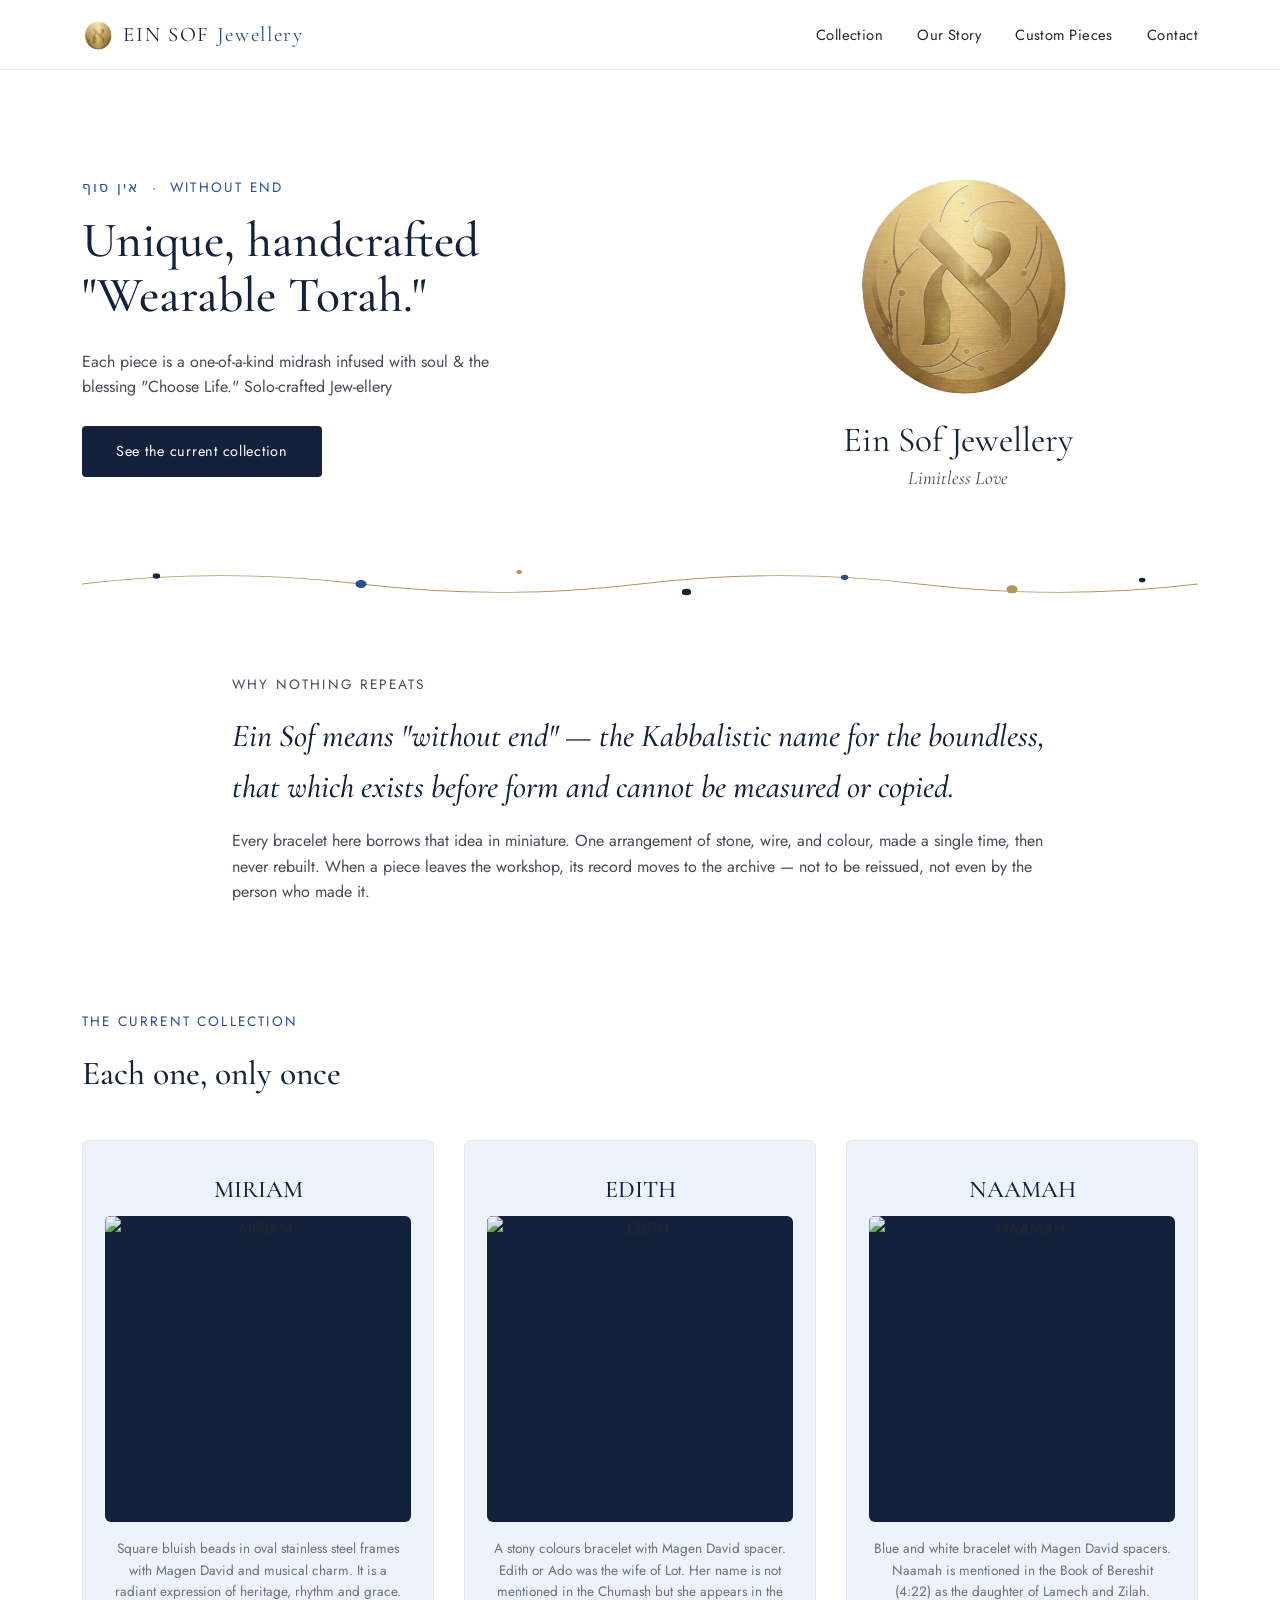
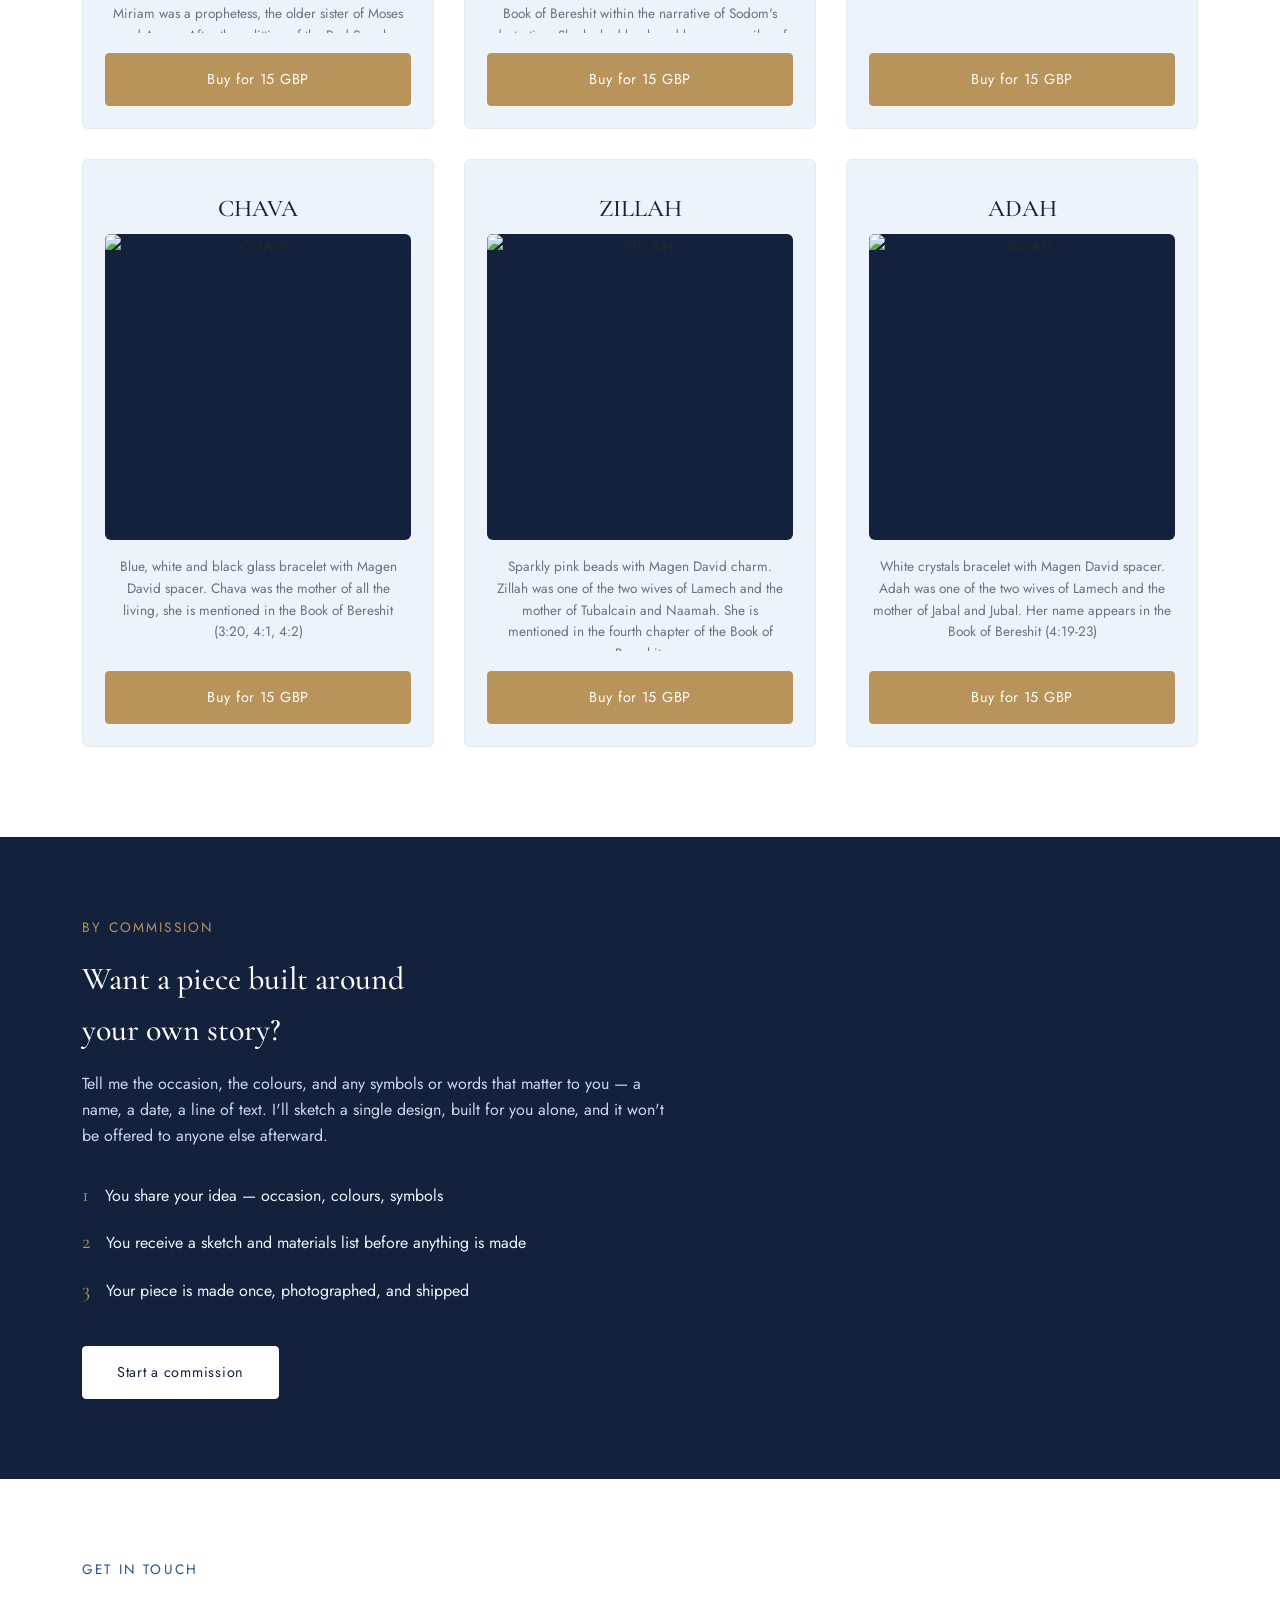
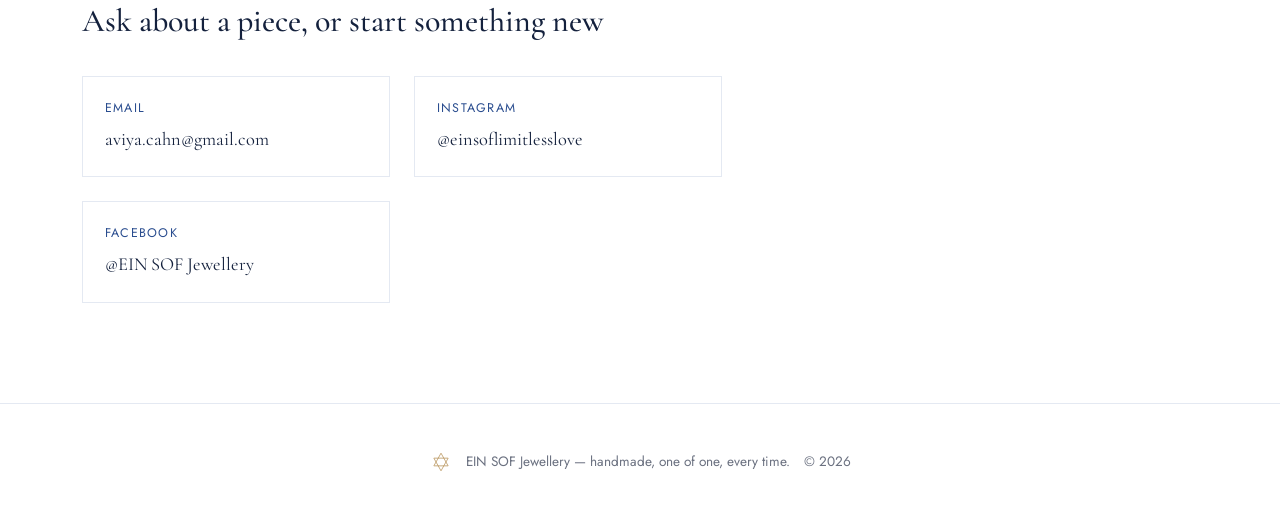
==== index.html @ acbf447f "updating" ====
<!DOCTYPE html>
<html lang="en">
<head>
<meta charset="UTF-8">
<meta name="viewport" content="width=device-width, initial-scale=1.0">
<title>EIN SOF Jewellery — One of one, always</title>
<meta name="description" content="EIN SOF Jewellery makes one-of-a-kind, Jewish-themed bracelets. Every design is made once and never repeated.">
<link rel="preconnect" href="https://fonts.googleapis.com">
<link rel="preconnect" href="https://fonts.gstatic.com" crossorigin>
<link href="https://fonts.googleapis.com/css2?family=Cormorant+Garamond:ital,wght@0,400;0,500;0,600;1,500&family=Jost:wght@300;400;500;600&display=swap" rel="stylesheet">
<link rel="stylesheet" href="style.css">
</head>
<body>

<header class="site-header">
  <nav class="nav container">
    <a href="#top" class="logo">
      <img src="logo.png" alt="EIN SOF Jewellery" height="32">
      <span class="logo-text">EIN SOF <em>Jewellery</em></span>
    </a>
    <button class="nav-toggle" id="navToggle" aria-label="Toggle menu" aria-expanded="false">
      <span></span><span></span><span></span>
    </button>
    <ul class="nav-links" id="navLinks">
      <li><a href="#collection">Collection</a></li>
      <li><a href="#story">Our Story</a></li>
      <li><a href="#custom">Custom Pieces</a></li>
      <li><a href="#contact">Contact</a></li>
    </ul>
  </nav>
</header>

<main id="top">

  <section class="hero container">
    <div class="hero-text">
      <p class="eyebrow">אין סוף &nbsp;·&nbsp; without end</p>
      <h1>Unique, handcrafted<br>"Wearable Torah."</h1>
      <p class="hero-sub">Each piece is a one-of-a-kind midrash infused with soul & the blessing "Choose Life." Solo-crafted Jew-ellery</p>
      <a href="#collection" class="btn">See the current collection</a>
    </div>
    <div class="hero-art" aria-hidden="true">
      <img src="logo.png" alt="EIN SOF Hero Art" style="width: 100%; max-width: 240px; height: auto; display: block; margin: 0 auto;">
      <div style="text-align: center; margin-top: 16px; color: #14213D;">
        <span style="display: block; font-family: 'Cormorant Garamond', serif; font-size: 2.2rem; line-height: 1.1;">Ein Sof Jewellery</span>
        <span style="display: block; font-family: 'Cormorant Garamond', serif; font-size: 1.2rem; font-style: italic; margin-top: 4px; color: #454b57;">Limitless Love</span>
      </div>
    </div>
  </section>

  <div class="thread-divider" aria-hidden="true">
    <svg viewBox="0 0 1200 60" preserveAspectRatio="none">
      <path d="M0,30 Q150,5 300,30 T600,30 T900,30 T1200,30" fill="none" stroke="#B8935A" stroke-width="1.2"/>
      <circle cx="80" cy="18" r="4" fill="#14213D"/>
      <circle cx="300" cy="30" r="6" fill="#2A4D8F"/>
      <circle cx="470" cy="12" r="3" fill="#B8935A"/>
      <circle cx="650" cy="42" r="5" fill="#14213D"/>
      <circle cx="820" cy="20" r="4" fill="#2A4D8F"/>
      <circle cx="1000" cy="38" r="6" fill="#B8935A"/>
      <circle cx="1140" cy="24" r="3.5" fill="#14213D"/>
    </svg>
  </div>

  <section id="story" class="story container">
    <p class="section-eyebrow">Why nothing repeats</p>
    <h2>Ein Sof means "without end" — the Kabbalistic name for the boundless, that which exists before form and cannot be measured or copied.</h2>
    <p>Every bracelet here borrows that idea in miniature. One arrangement of stone, wire, and colour, made a single time, then never rebuilt. When a piece leaves the workshop, its record moves to the archive — not to be reissued, not even by the person who made it.</p>
  </section>

  <section id="collection" class="collection container">
    <p class="section-eyebrow">The current collection</p>
    <h2>Each one, only once</h2>

    <div id="stripe-products" class="grid"></div>
  </section>

  <section id="custom" class="custom">
    <div class="container custom-inner">
      <p class="section-eyebrow">By commission</p>
      <h2>Want a piece built around your own story?</h2>
      <p>Tell me the occasion, the colours, and any symbols or words that matter to you — a name, a date, a line of text. I'll sketch a single design, built for you alone, and it won't be offered to anyone else afterward.</p>
      <ol class="process">
        <li><span>1</span>You share your idea — occasion, colours, symbols</li>
        <li><span>2</span>You receive a sketch and materials list before anything is made</li>
        <li><span>3</span>Your piece is made once, photographed, and shipped</li>
      </ol>
      <a href="#contact" class="btn btn-light">Start a commission</a>
    </div>
  </section>

  <section id="contact" class="contact container">
    <p class="section-eyebrow">Get in touch</p>
    <h2>Ask about a piece, or start something new</h2>
    <div class="contact-grid">
      <a class="contact-card" href="mailto:aviya.cahn@gmail.com">
        <span class="contact-label">Email</span>
        <span class="contact-value">aviya.cahn@gmail.com</span>
      </a>
      <a class="contact-card" href="https://instagram.com/einsoflimitlesslove" target="_blank" rel="noopener">
        <span class="contact-label">Instagram</span>
        <span class="contact-value">@einsoflimitlesslove</span>
      </a>
      <a class="contact-card" href="https://www.facebook.com/profile.php?id=61587388790417" target="_blank" rel="noopener">
        <span class="contact-label">Facebook</span>
        <span class="contact-value">@EIN SOF Jewellery</span>
      </a>
    </div>
  </section>

</main>

<footer class="site-footer">
  <div class="container footer-inner">
    <svg class="logo-mark small" viewBox="0 0 40 40" aria-hidden="true">
      <polygon points="20,4 33,27 7,27" fill="none" stroke="currentColor" stroke-width="1.4"/>
      <polygon points="20,36 7,13 33,13" fill="none" stroke="currentColor" stroke-width="1.4"/>
    </svg>
    <p>EIN SOF Jewellery — handmade, one of one, every time.</p>
    <p class="footer-year" id="footerYear"></p>
  </div>
</footer>

<script src="script.js"></script>
</body>
</html>
---- style.css ----
:root {
  --ink: #14213D;
  --royal: #2A4D8F;
  --ice: #EDF3FB;
  --white: #FFFFFF;
  --gold: #B8935A;
  --charcoal: #23262B;
  --font-display: 'Cormorant Garamond', serif;
  --font-body: 'Jost', sans-serif;
  --container: 1180px;
}

* { box-sizing: border-box; }

html { scroll-behavior: smooth; }

body {
  margin: 0;
  font-family: var(--font-body);
  color: var(--charcoal);
  background: var(--white);
  line-height: 1.6;
}

h1, h2, h3 { font-family: var(--font-display); color: var(--ink); margin: 0 0 0.5em; font-weight: 500; }

a { color: inherit; }

.container { max-width: var(--container); margin: 0 auto; padding: 0 32px; }

:focus-visible { outline: 2px solid var(--gold); outline-offset: 3px; }

/* Header */

.site-header { position: sticky; top: 0; background: rgba(255,255,255,0.92); backdrop-filter: blur(6px); z-index: 50; border-bottom: 1px solid #e4e9f2; }

.nav { display: flex; align-items: center; justify-content: space-between; padding: 18px 32px; }

.logo { display: flex; align-items: center; gap: 10px; text-decoration: none; color: var(--ink); }

.logo-image { height: 32px; max-width: 100%; width: auto; display: block; }
.logo-mark { width: 26px; height: 26px; color: var(--gold); }
.logo-mark.small { width: 22px; height: 22px; color: var(--gold); }

.logo-text { font-family: var(--font-display); font-size: 1.3rem; letter-spacing: 0.08em; }
.logo-text em { font-style: normal; color: var(--royal); }

.nav-links { list-style: none; display: flex; gap: 34px; margin: 0; padding: 0; }
.nav-links a { text-decoration: none; font-size: 0.92rem; letter-spacing: 0.03em; color: var(--charcoal); }
.nav-links a:hover { color: var(--royal); }

.nav-toggle { display: none; flex-direction: column; gap: 5px; background: none; border: none; cursor: pointer; padding: 6px; }
.nav-toggle span { width: 22px; height: 2px; background: var(--ink); display: block; }

/* Hero */

.hero { display: grid; grid-template-columns: 1.1fr 0.9fr; gap: 48px; align-items: center; padding: 90px 32px 70px; }

.eyebrow, .section-eyebrow { font-size: 0.85rem; letter-spacing: 0.16em; text-transform: uppercase; color: var(--royal); margin: 0 0 14px; }

.hero h1 { font-size: 3.1rem; line-height: 1.12; }

.hero-sub { max-width: 46ch; color: #454b57; }

.btn { display: inline-block; margin-top: 10px; padding: 14px 34px; background: var(--ink); color: var(--white); text-decoration: none; border-radius: 4px; font-size: 0.9rem; letter-spacing: 0.05em; transition: background 0.2s ease; text-align: center; }
.btn:hover { background: var(--royal); }
.btn-light { background: var(--white); color: var(--ink); border: 1px solid var(--white); }
.btn-light:hover { background: transparent; color: var(--white); }
.btn-gold { background: var(--gold); color: var(--white); border: 1px solid var(--gold); }
.btn-gold:hover { background: #967645; border-color: #967645; }
.btn-buy { width: 100%; margin-top: 0; }

.hero-logo-img { width: 100%; max-width: 280px; height: auto; display: block; margin: 0 auto; }
.hero-logo-text { text-align: center; margin-top: 16px; color: var(--ink); }
.logo-title { display: block; font-family: var(--font-display); font-size: 2.4rem; line-height: 1.1; }
.logo-subtitle { display: block; font-family: var(--font-display); font-size: 1.3rem; font-style: italic; margin-top: 4px; color: #454b57; }

/* Thread divider */

.thread-divider { max-width: var(--container); margin: 0 auto; padding: 0 32px; }
.thread-divider svg { width: 100%; height: 40px; display: block; }

/* Story */

.story { padding: 70px 32px 40px; max-width: 880px; }
.story h2 { font-size: 2rem; font-weight: 500; font-style: italic; }
.story p { color: #454b57; }
.placeholder-note { font-size: 0.85rem; color: #8a90a0; border-left: 2px solid var(--gold); padding-left: 14px; }

/* Collection */

.collection { padding: 50px 32px 90px; }
.collection h2 { font-size: 2.1rem; }
.section-sub { color: #6b7180; margin-top: -8px; }

.grid { display: grid; grid-template-columns: repeat(3, 1fr); gap: 30px; margin-top: 40px; align-items: stretch; }

.card { border: 1px solid #e4e9f2; border-radius: 6px; padding: 22px; text-align: center; background: var(--ice); display: flex; flex-direction: column; justify-content: space-between; }
.card h3 { font-size: 1.5rem; margin-bottom: 0.25em; }
.card-live { padding-top: 30px; }

.card-section-image { aspect-ratio: 1 / 1; width: 100%; background: var(--ink); border-radius: 6px; margin-bottom: 16px; overflow: hidden; }
.card-section-image img { width: 100%; height: 100%; object-fit: cover; display: block; }

.card-section-desc { height: 95px; overflow-y: auto; margin-bottom: 20px; padding: 0 4px; text-align: center; }
.card-meta { font-size: 0.85rem; color: #6b7180; margin: 0; }

.card-section-buy { margin-top: auto; width: 100%; }

/* Custom section */

.custom { background: var(--ink); color: var(--ice); padding: 80px 0; }
.custom .section-eyebrow { color: var(--gold); }
.custom h2 { color: var(--white); font-size: 2rem; max-width: 24ch; }
.custom p { max-width: 60ch; color: #cdd6e8; }

.process { list-style: none; margin: 30px 0; padding: 0; display: grid; gap: 14px; }
.process li { display: flex; gap: 16px; align-items: baseline; }
.process span { font-family: var(--font-display); color: var(--gold); font-size: 1.3rem; }

/* Contact */

.contact { padding: 80px 32px 100px; }
.contact h2 { font-size: 2rem; }

.contact-grid { display: grid; grid-template-columns: 1fr 1fr; gap: 24px; margin-top: 30px; max-width: 640px; }
.contact-card { display: flex; flex-direction: column; gap: 6px; border: 1px solid #e4e9f2; padding: 22px; text-decoration: none; color: var(--ink); }
.contact-card:hover { border-color: var(--gold); }
.contact-label { font-size: 0.78rem; letter-spacing: 0.1em; text-transform: uppercase; color: var(--royal); }
.contact-value { font-family: var(--font-display); font-size: 1.15rem; }

/* Footer */

.site-footer { background: var(--white); border-top: 1px solid #e4e9f2; padding: 34px 0; }
.footer-inner { display: flex; align-items: center; gap: 14px; justify-content: center; flex-wrap: wrap; color: #6b7180; font-size: 0.85rem; }

/* Responsive */

@media (max-width: 860px) {
  .hero { grid-template-columns: 1fr; padding-top: 60px; }
  .hero h1 { font-size: 2.3rem; }
  .hero-art { order: -1; max-width: 260px; margin: 0 auto; }
  .grid { grid-template-columns: repeat(2, 1fr); }
  .contact-grid { grid-template-columns: 1fr; }
}

@media (max-width: 620px) {
  .nav-toggle { display: flex; }
  .nav-links { position: absolute; top: 100%; left: 0; right: 0; background: var(--white); flex-direction: column; gap: 0; border-bottom: 1px solid #e4e9f2; display: none; }
  .nav-links.open { display: flex; }
  .nav-links a { display: block; padding: 14px 32px; border-top: 1px solid #f0f3f9; }
  .grid { grid-template-columns: 1fr; }
}

@media (prefers-reduced-motion: reduce) {
  html { scroll-behavior: auto; }
  * { transition: none !important; animation: none !important; }
}
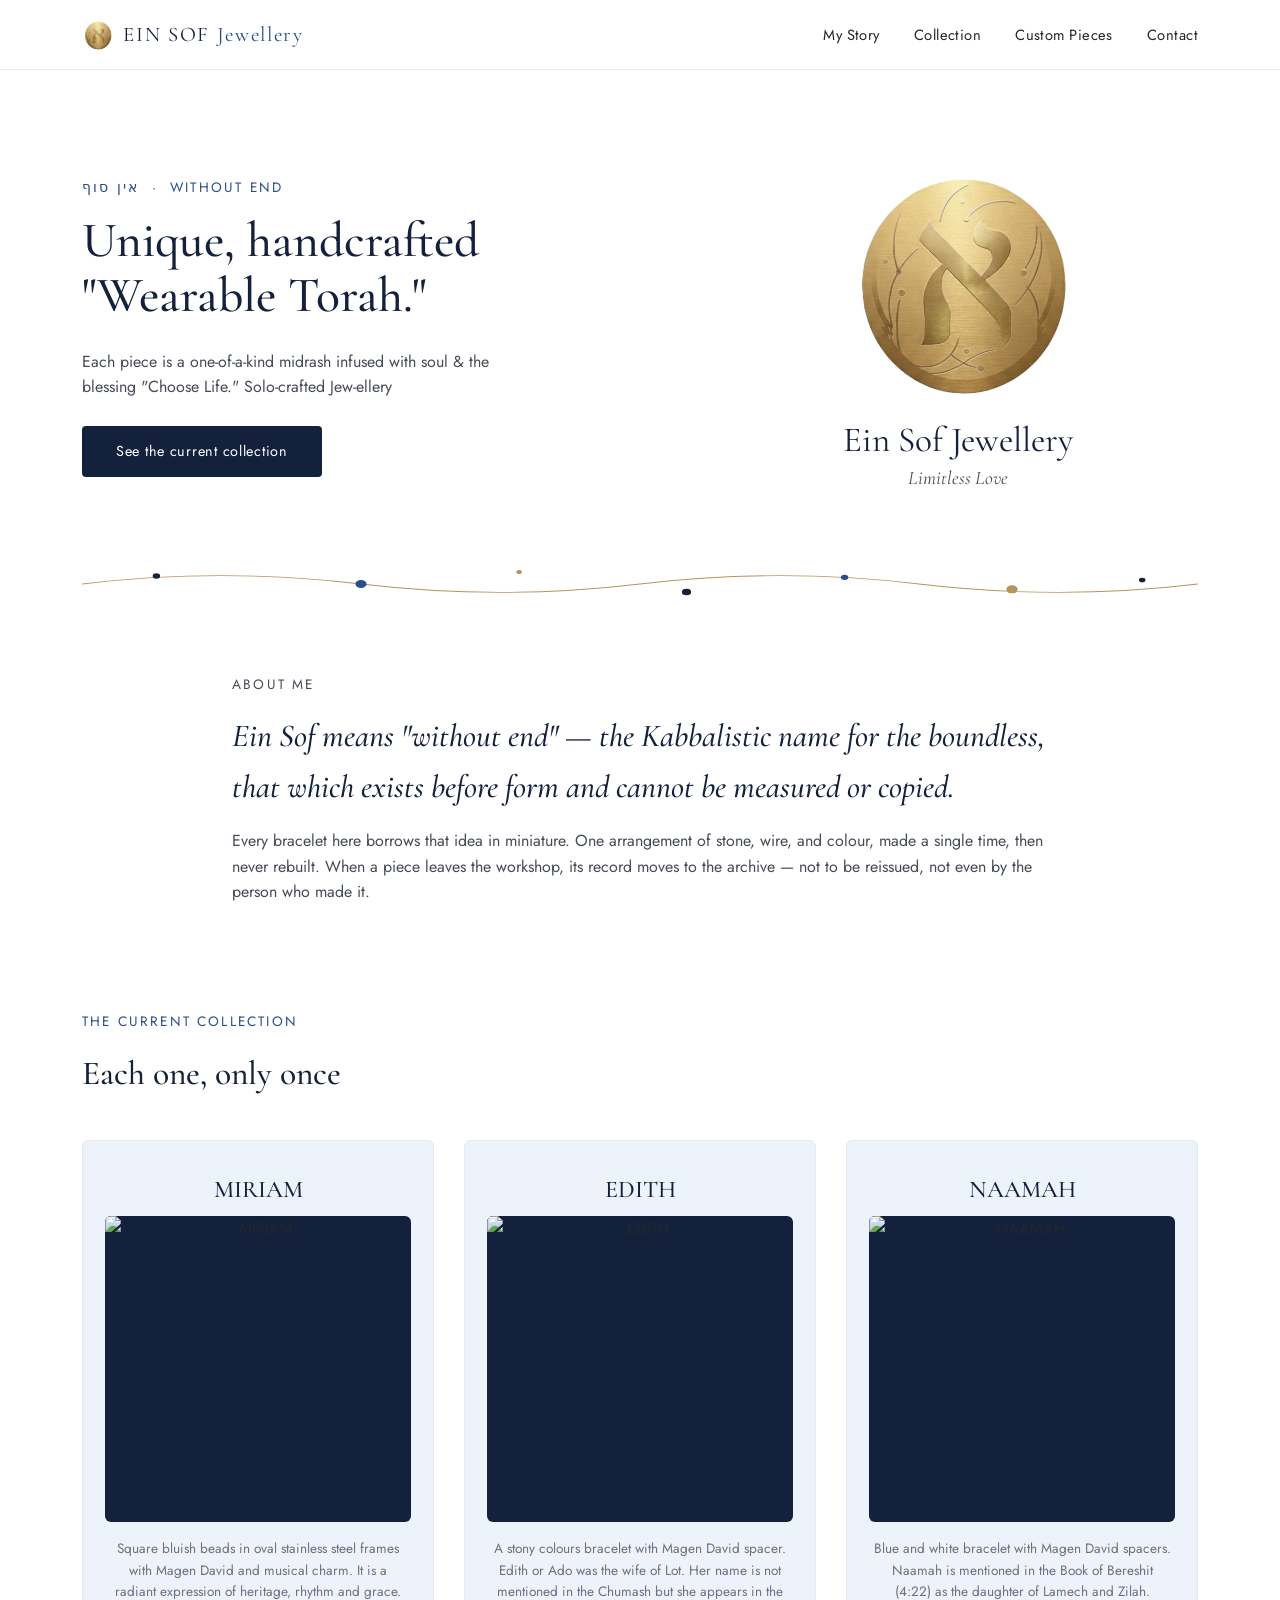
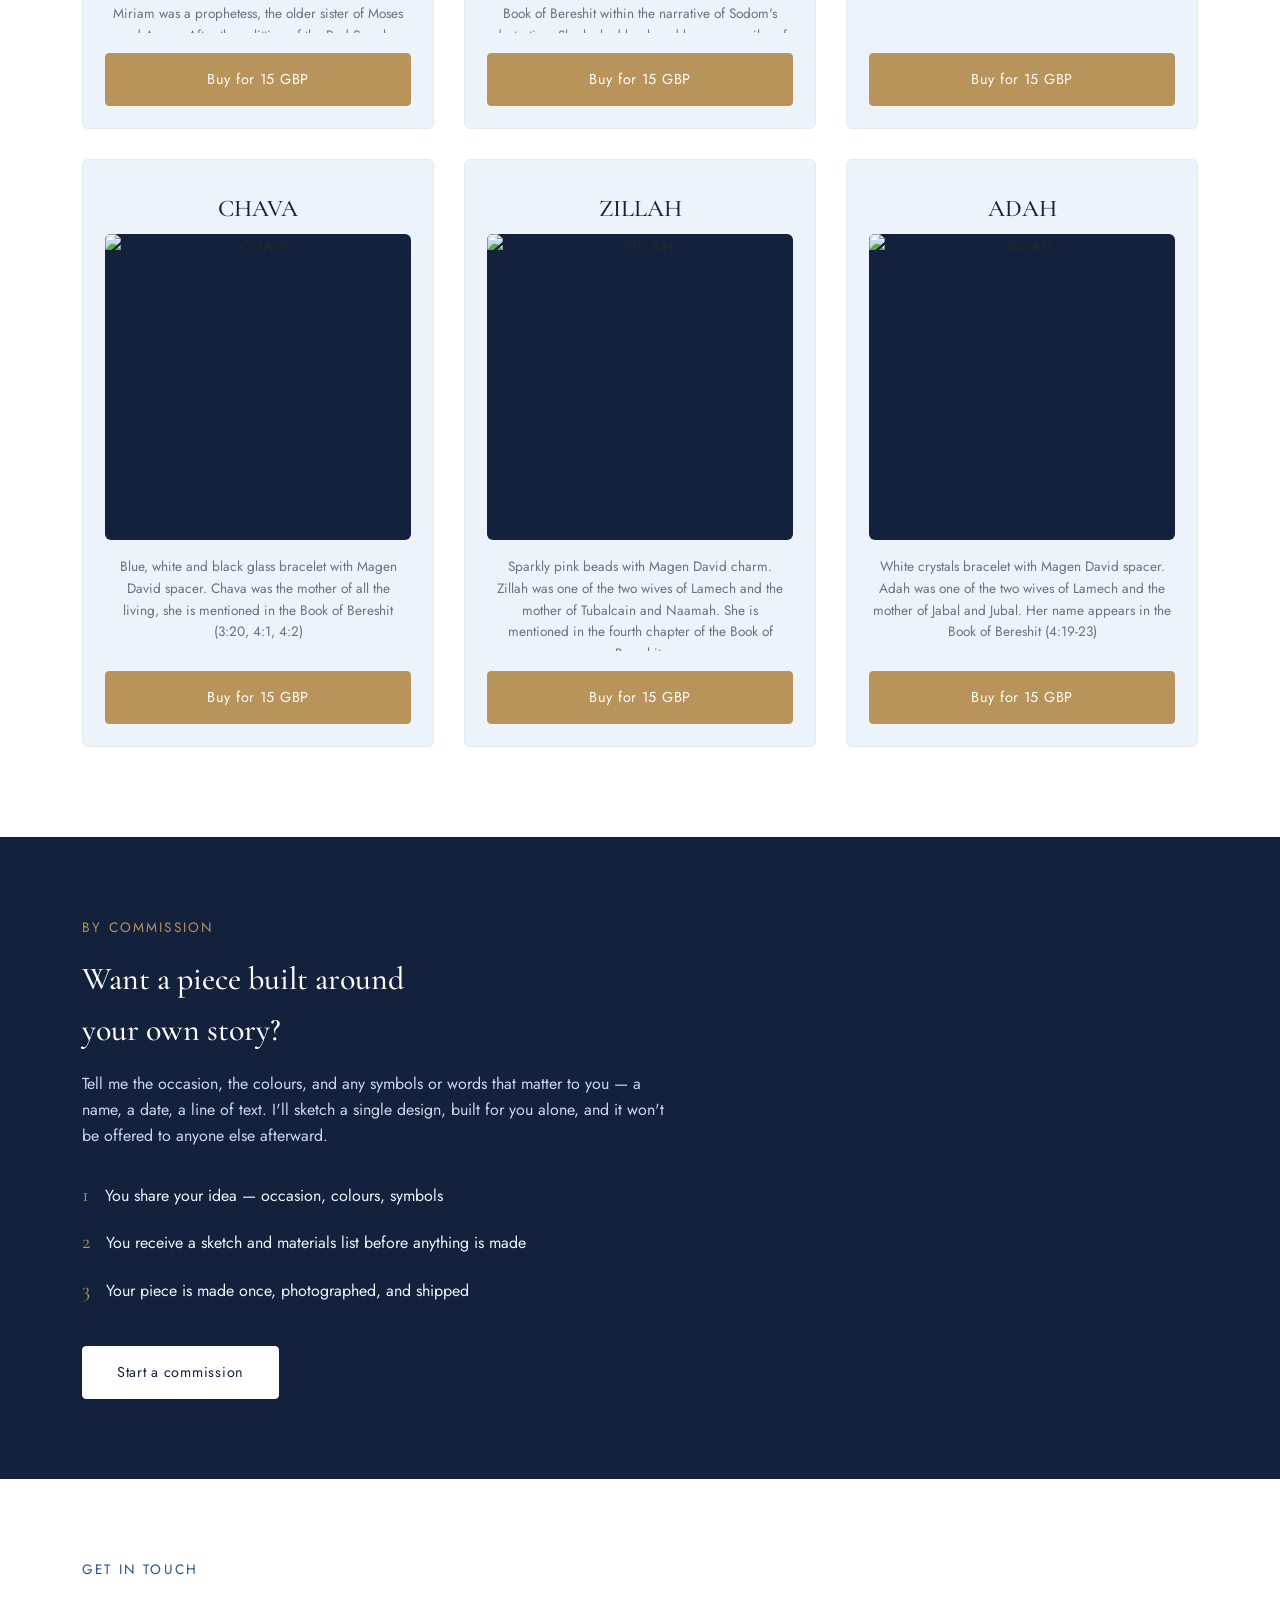
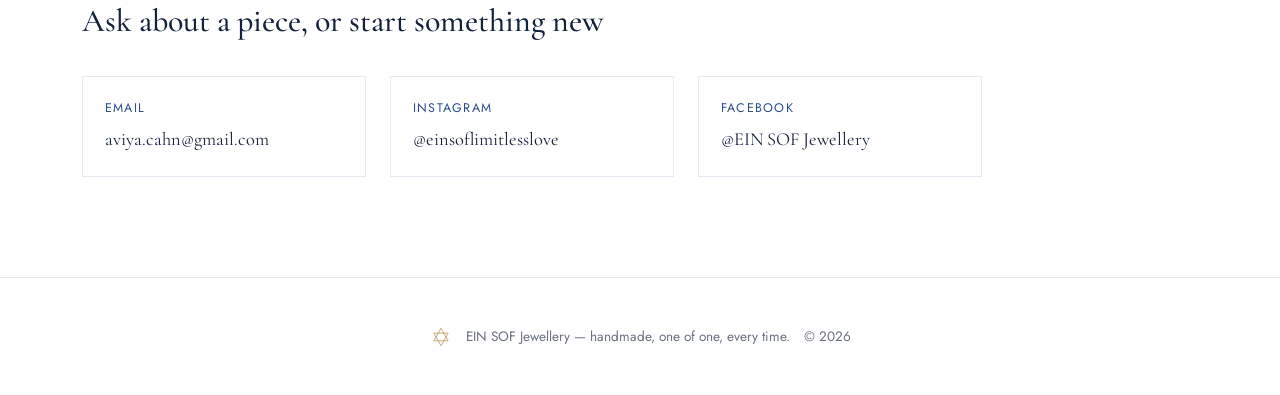
==== commit 18406365: "Updating My Story / about me" ====
--- a/index.html
+++ b/index.html
@@ -22,8 +22,8 @@
       <span></span><span></span><span></span>
     </button>
     <ul class="nav-links" id="navLinks">
+      <li><a href="#story">My Story</a></li>
       <li><a href="#collection">Collection</a></li>
-      <li><a href="#story">Our Story</a></li>
       <li><a href="#custom">Custom Pieces</a></li>
       <li><a href="#contact">Contact</a></li>
     </ul>
@@ -62,7 +62,7 @@
   </div>
 
   <section id="story" class="story container">
-    <p class="section-eyebrow">Why nothing repeats</p>
+    <p class="section-eyebrow">About Me</p>
     <h2>Ein Sof means "without end" — the Kabbalistic name for the boundless, that which exists before form and cannot be measured or copied.</h2>
     <p>Every bracelet here borrows that idea in miniature. One arrangement of stone, wire, and colour, made a single time, then never rebuilt. When a piece leaves the workshop, its record moves to the archive — not to be reissued, not even by the person who made it.</p>
   </section>
--- a/style.css
+++ b/style.css
@@ -123,7 +123,7 @@
 .contact { padding: 80px 32px 100px; }
 .contact h2 { font-size: 2rem; }
 
-.contact-grid { display: grid; grid-template-columns: 1fr 1fr; gap: 24px; margin-top: 30px; max-width: 640px; }
+.contact-grid { display: grid; grid-template-columns: repeat(3, 1fr); gap: 24px; margin-top: 30px; max-width: 900px; }
 .contact-card { display: flex; flex-direction: column; gap: 6px; border: 1px solid #e4e9f2; padding: 22px; text-decoration: none; color: var(--ink); }
 .contact-card:hover { border-color: var(--gold); }
 .contact-label { font-size: 0.78rem; letter-spacing: 0.1em; text-transform: uppercase; color: var(--royal); }
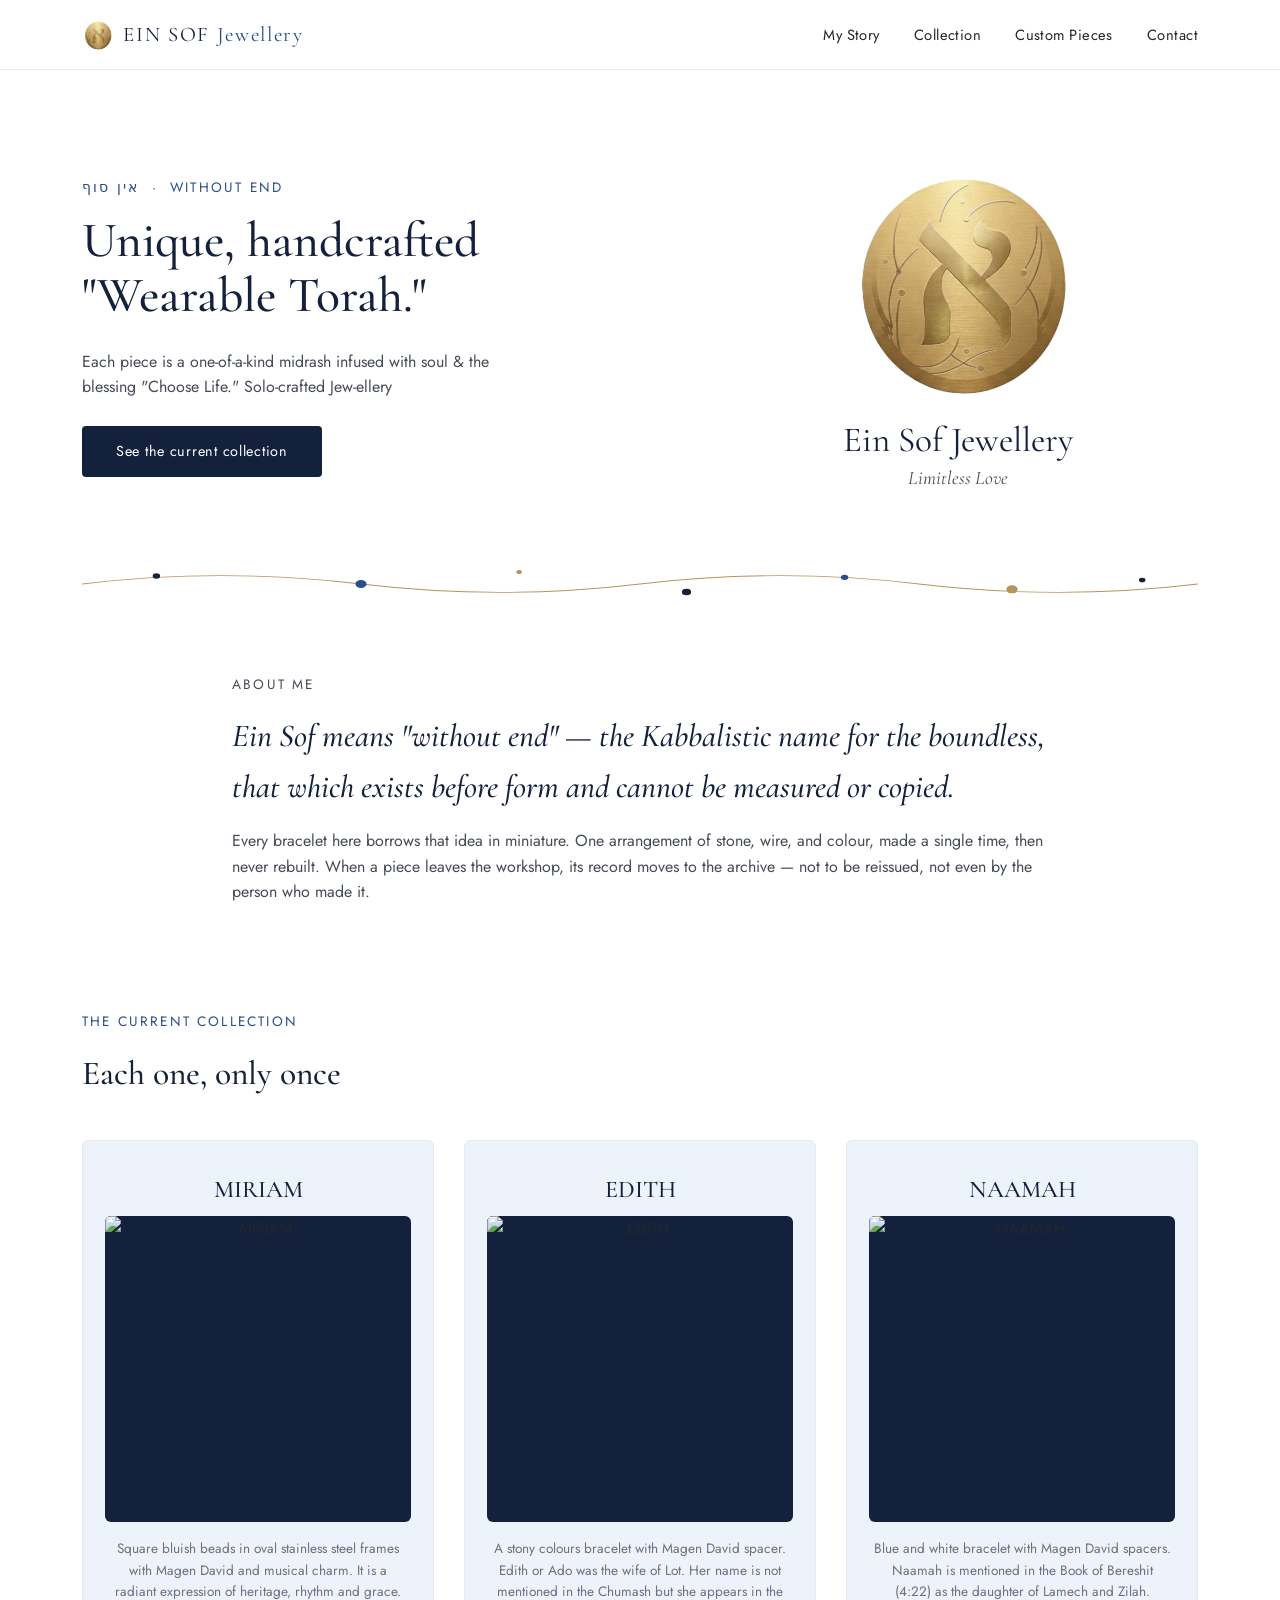
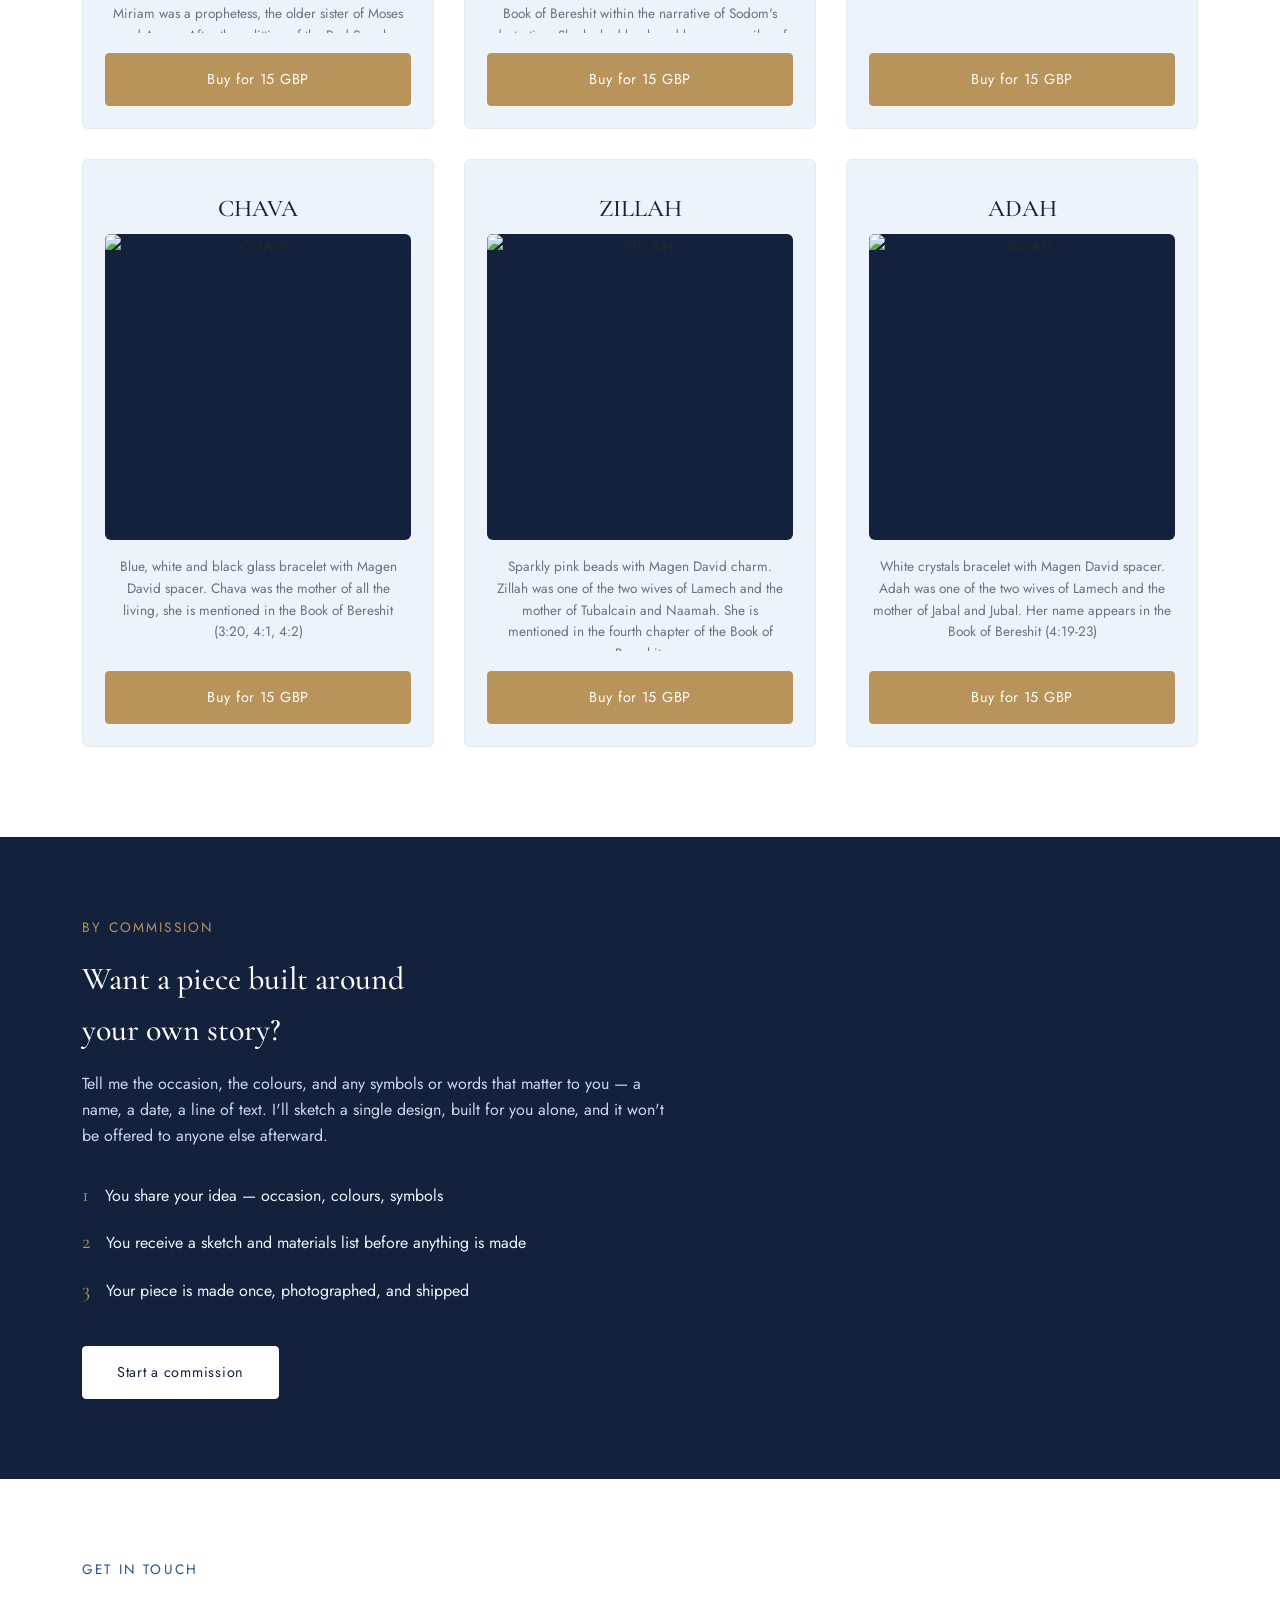
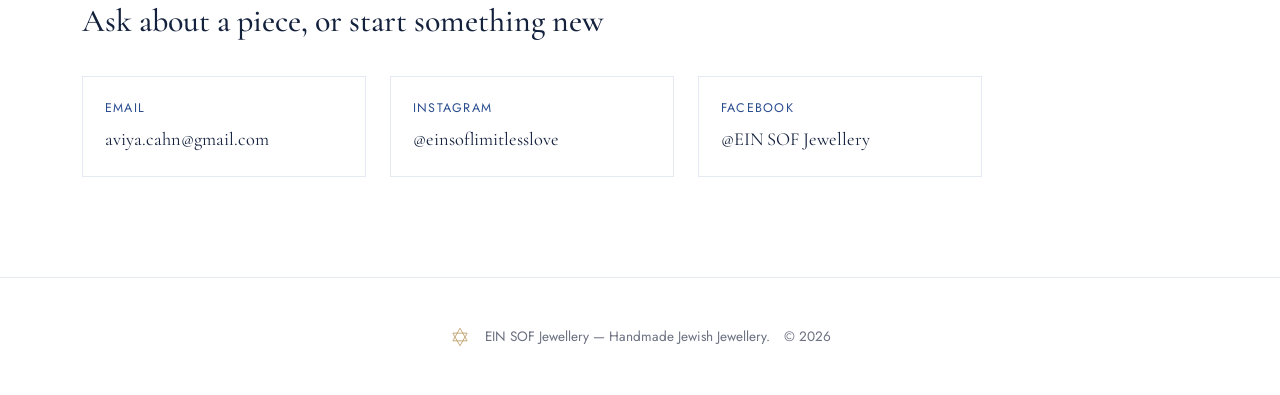
==== commit e929231e: "update footer" ====
--- a/index.html
+++ b/index.html
@@ -115,7 +115,7 @@
       <polygon points="20,4 33,27 7,27" fill="none" stroke="currentColor" stroke-width="1.4"/>
       <polygon points="20,36 7,13 33,13" fill="none" stroke="currentColor" stroke-width="1.4"/>
     </svg>
-    <p>EIN SOF Jewellery — handmade, one of one, every time.</p>
+    <p>EIN SOF Jewellery — Handmade Jewish Jewellery.</p>
     <p class="footer-year" id="footerYear"></p>
   </div>
 </footer>
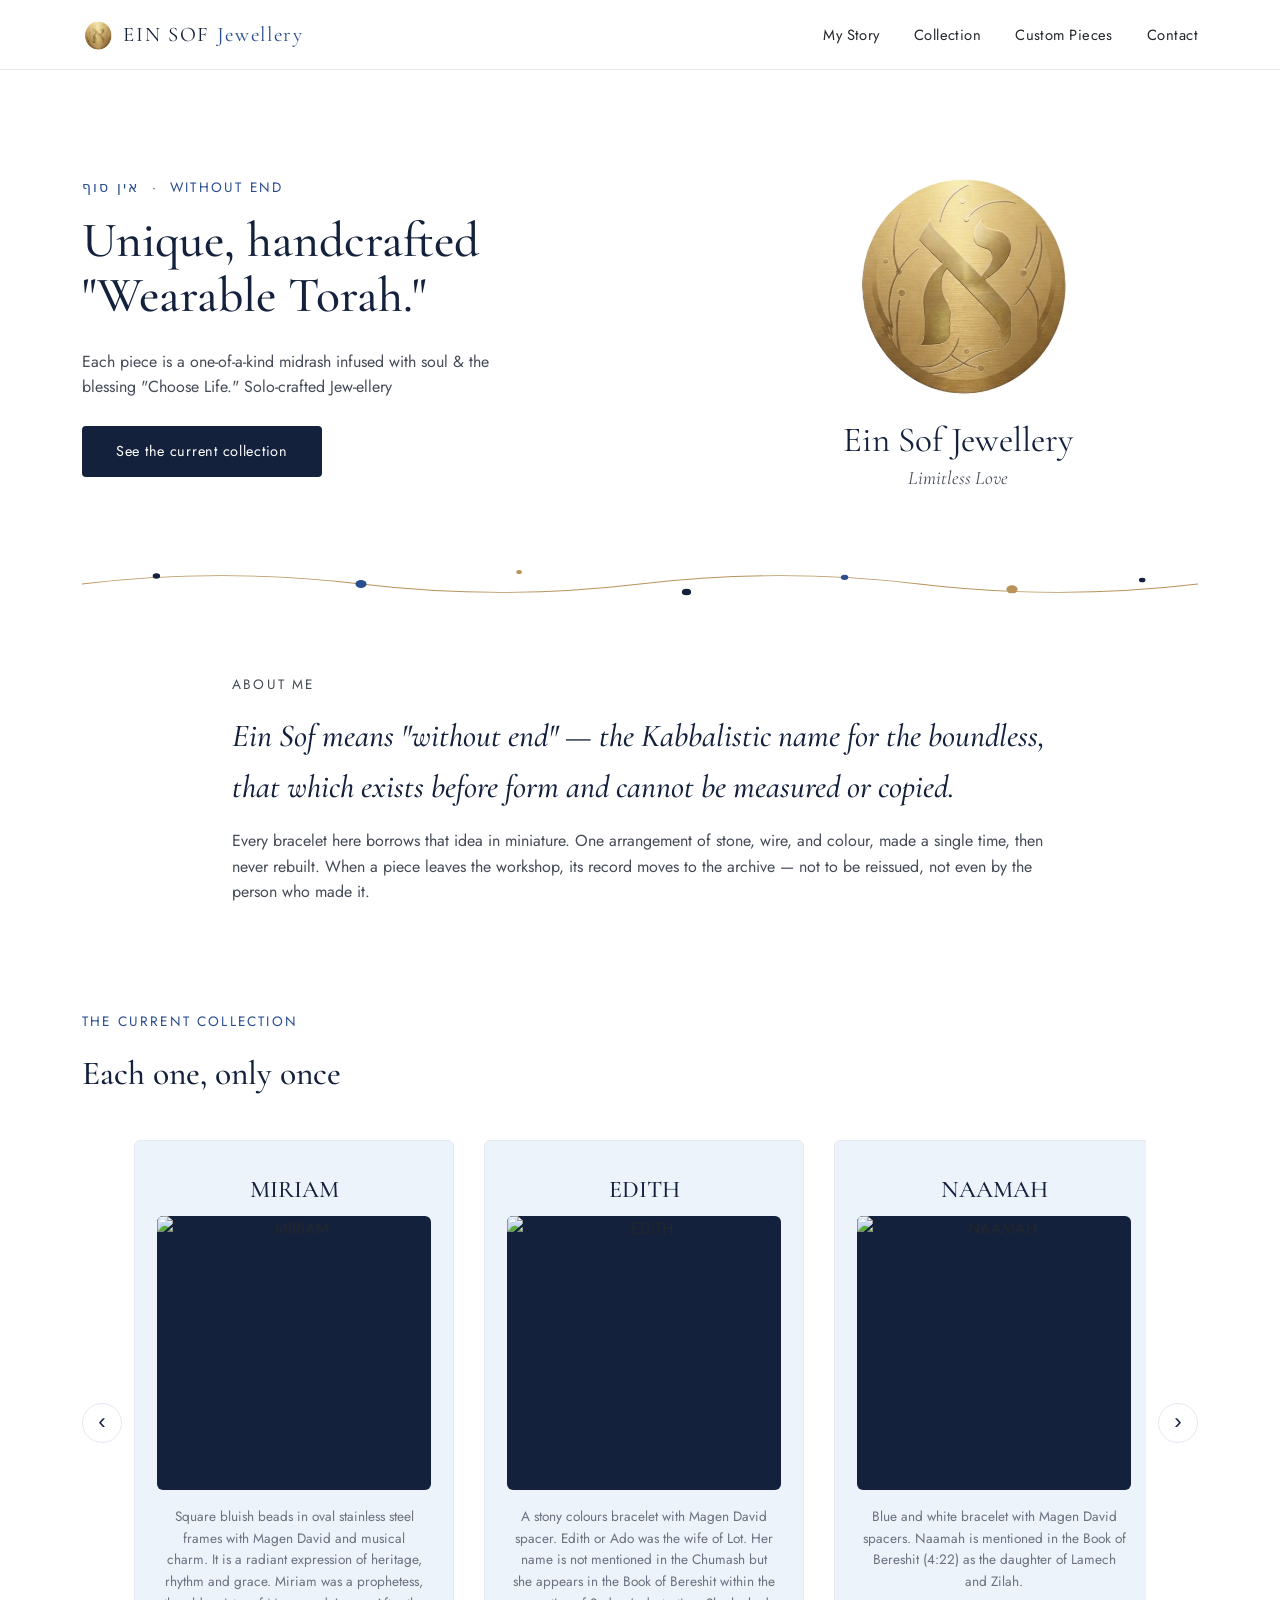
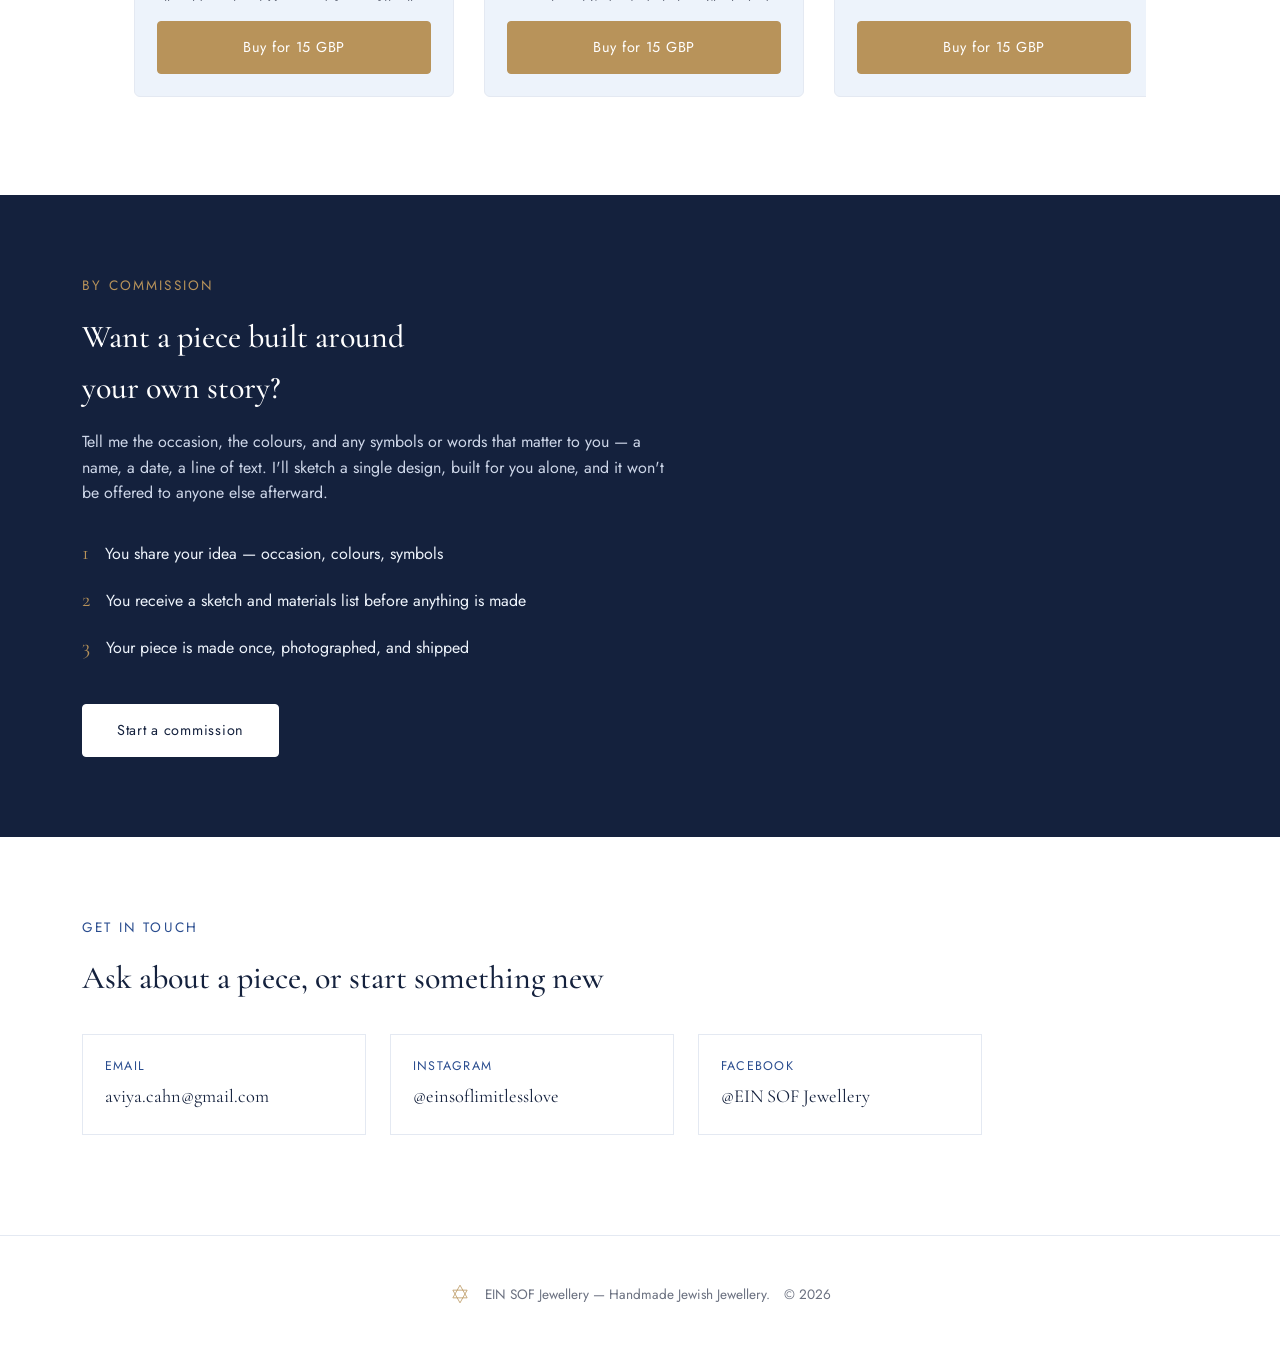
==== commit 4eda0134: "carosel products" ====
--- a/index.html
+++ b/index.html
@@ -71,7 +71,11 @@
     <p class="section-eyebrow">The current collection</p>
     <h2>Each one, only once</h2>
 
-    <div id="stripe-products" class="grid"></div>
+    <div class="carousel">
+      <button class="carousel-btn carousel-prev" aria-label="Previous">‹</button>
+      <div id="stripe-products" class="carousel-track"></div>
+      <button class="carousel-btn carousel-next" aria-label="Next">›</button>
+    </div>
   </section>
 
   <section id="custom" class="custom">
--- a/style.css
+++ b/style.css
@@ -93,7 +93,12 @@
 .collection h2 { font-size: 2.1rem; }
 .section-sub { color: #6b7180; margin-top: -8px; }
 
-.grid { display: grid; grid-template-columns: repeat(3, 1fr); gap: 30px; margin-top: 40px; align-items: stretch; }
+.carousel { position: relative; margin-top: 40px; display: flex; align-items: center; gap: 12px; }
+.carousel-track { display: flex; gap: 30px; overflow-x: auto; scroll-snap-type: x mandatory; scroll-behavior: smooth; padding-bottom: 8px; }
+.carousel-track .card { flex: 0 0 320px; scroll-snap-align: start; }
+
+.carousel-btn { flex: 0 0 auto; width: 40px; height: 40px; border-radius: 50%; border: 1px solid #e4e9f2; background: var(--white); color: var(--ink); font-size: 1.4rem; line-height: 1; cursor: pointer; display: flex; align-items: center; justify-content: center; transition: background 0.2s ease; }
+.carousel-btn:hover { background: var(--ice); }
 
 .card { border: 1px solid #e4e9f2; border-radius: 6px; padding: 22px; text-align: center; background: var(--ice); display: flex; flex-direction: column; justify-content: space-between; }
 .card h3 { font-size: 1.5rem; margin-bottom: 0.25em; }
@@ -140,7 +145,6 @@
   .hero { grid-template-columns: 1fr; padding-top: 60px; }
   .hero h1 { font-size: 2.3rem; }
   .hero-art { order: -1; max-width: 260px; margin: 0 auto; }
-  .grid { grid-template-columns: repeat(2, 1fr); }
   .contact-grid { grid-template-columns: 1fr; }
 }
 
@@ -149,7 +153,7 @@
   .nav-links { position: absolute; top: 100%; left: 0; right: 0; background: var(--white); flex-direction: column; gap: 0; border-bottom: 1px solid #e4e9f2; display: none; }
   .nav-links.open { display: flex; }
   .nav-links a { display: block; padding: 14px 32px; border-top: 1px solid #f0f3f9; }
-  .grid { grid-template-columns: 1fr; }
+  .carousel-track .card { flex: 0 0 260px; }
 }
 
 @media (prefers-reduced-motion: reduce) {
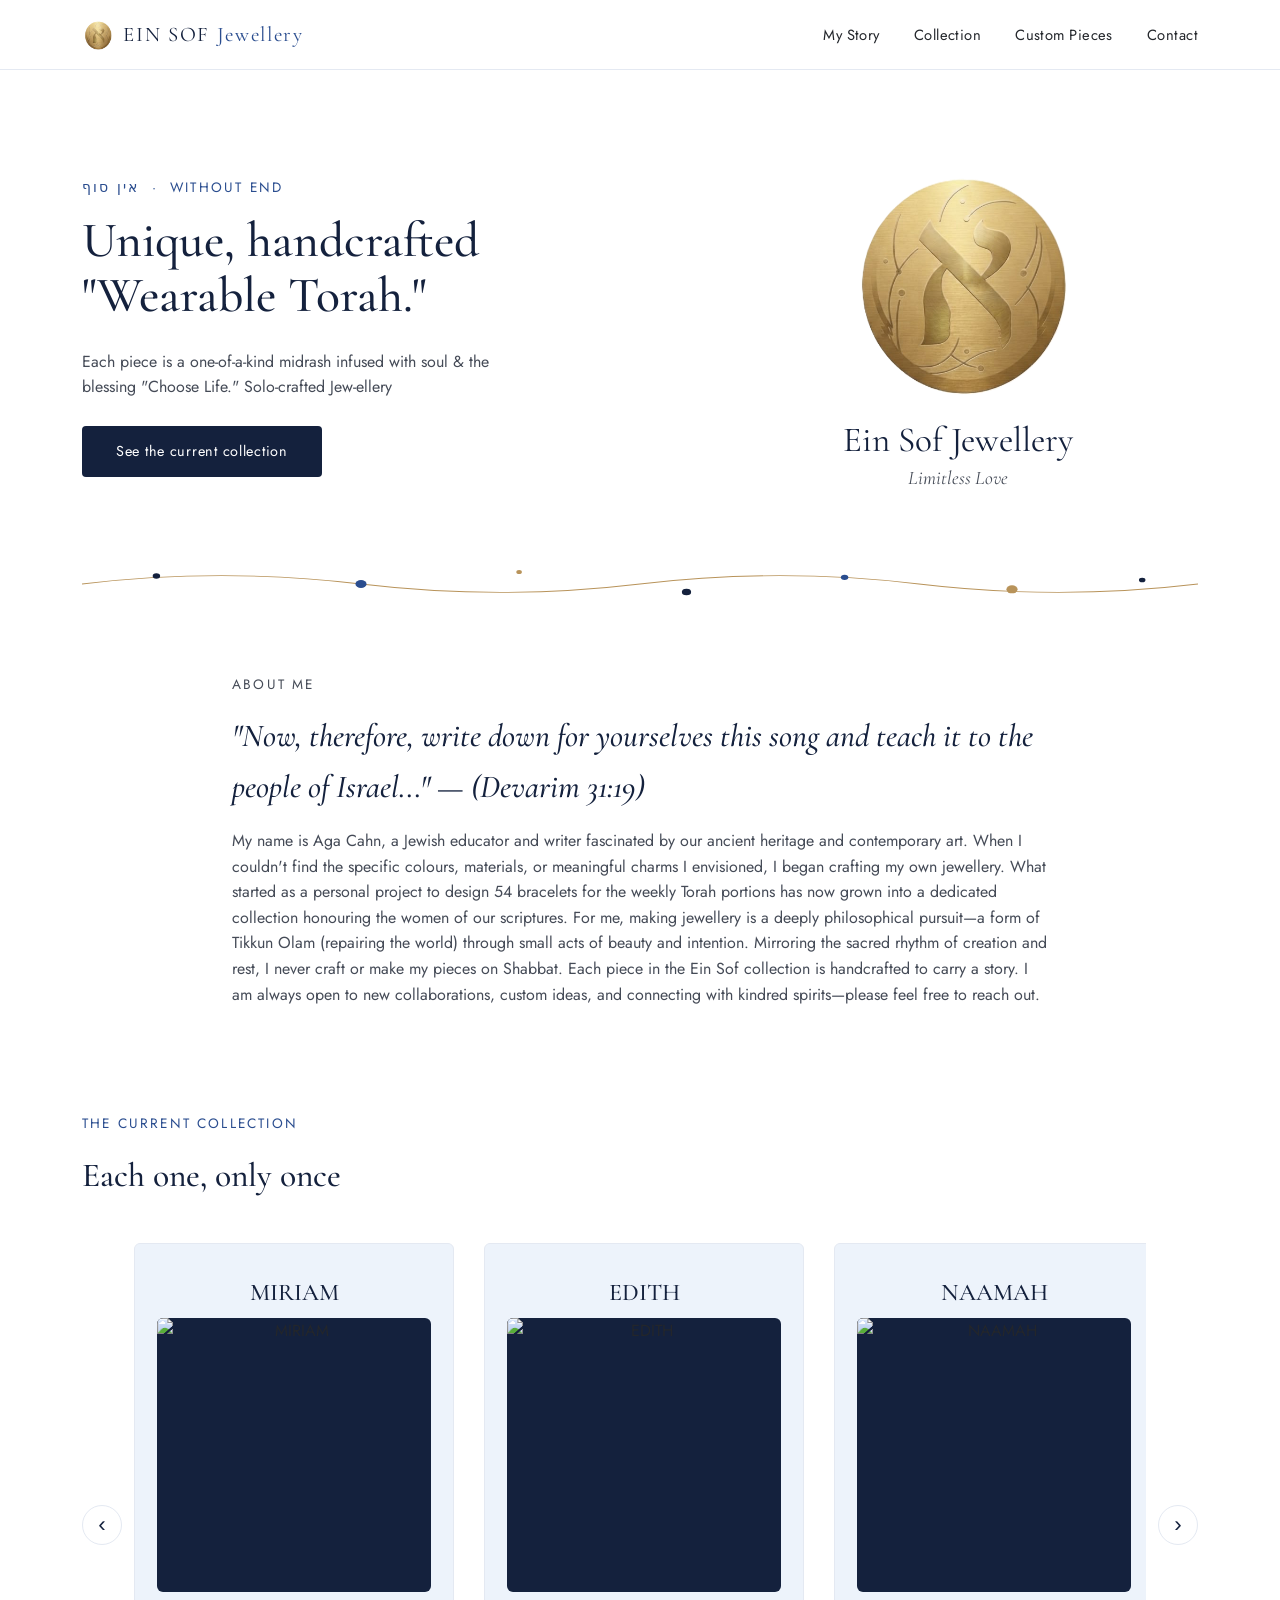
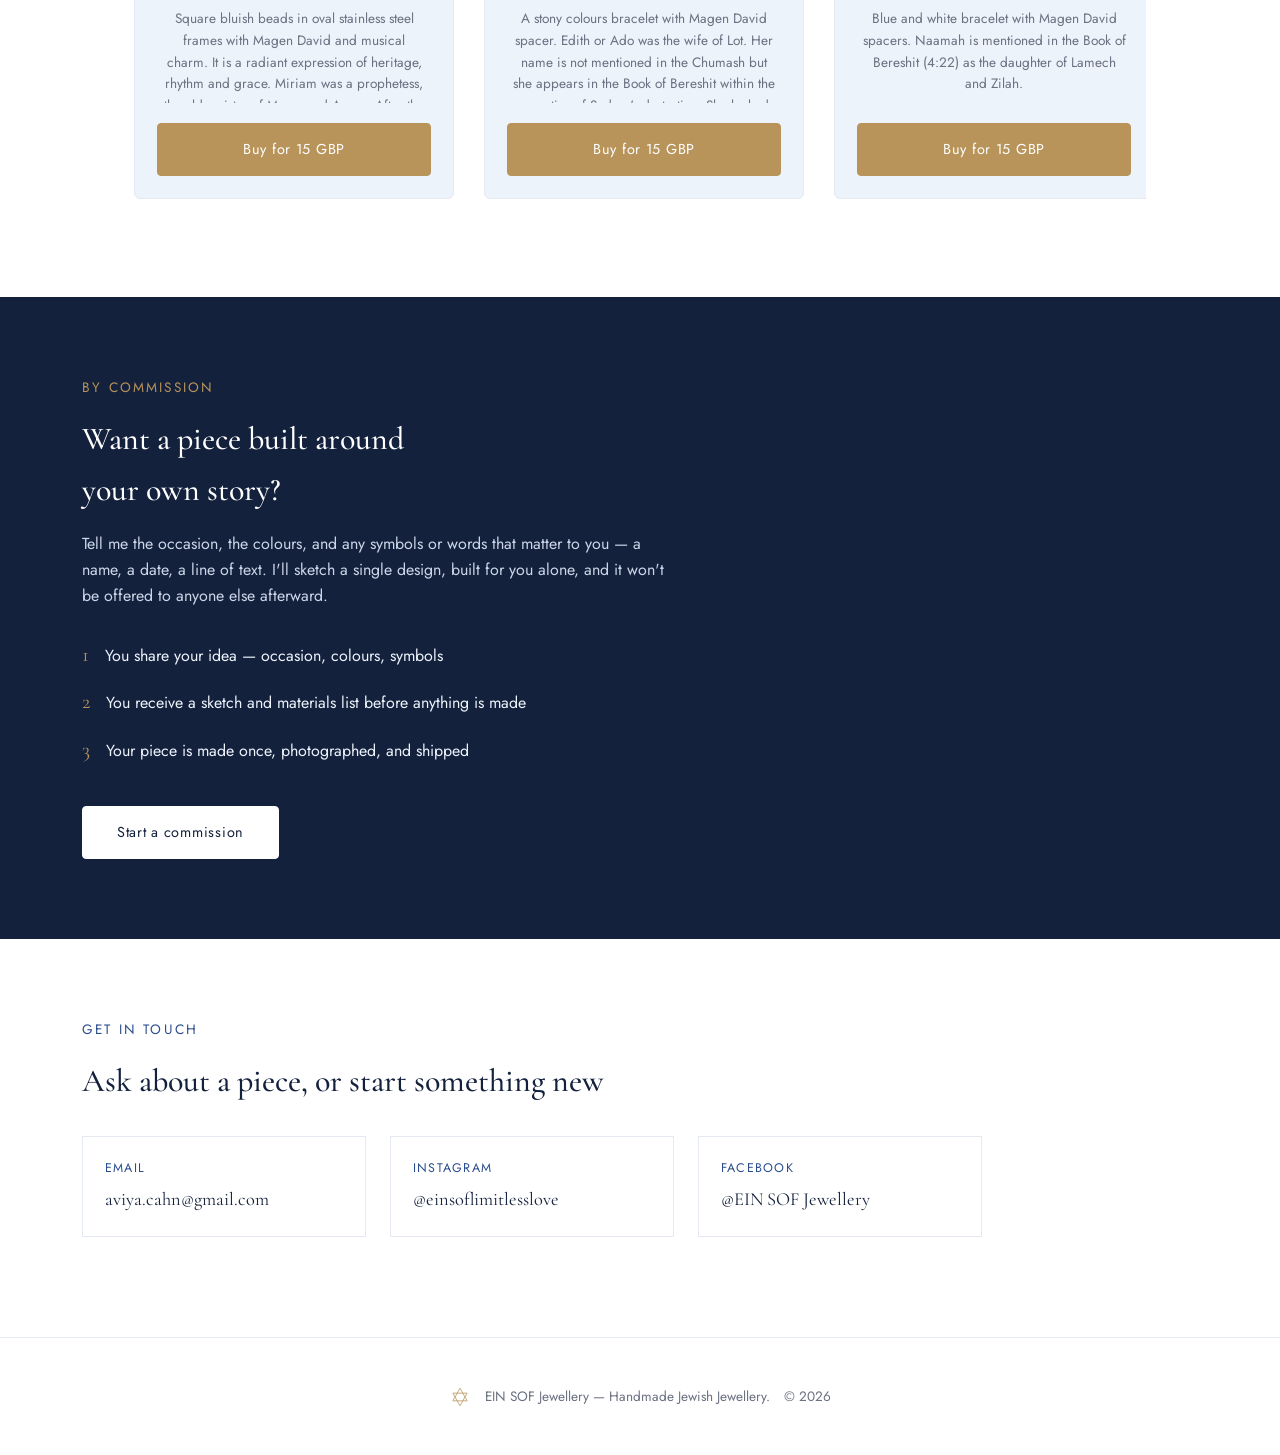
==== commit 3afaab8a: "update about me" ====
--- a/index.html
+++ b/index.html
@@ -63,8 +63,11 @@
 
   <section id="story" class="story container">
     <p class="section-eyebrow">About Me</p>
-    <h2>Ein Sof means "without end" — the Kabbalistic name for the boundless, that which exists before form and cannot be measured or copied.</h2>
-    <p>Every bracelet here borrows that idea in miniature. One arrangement of stone, wire, and colour, made a single time, then never rebuilt. When a piece leaves the workshop, its record moves to the archive — not to be reissued, not even by the person who made it.</p>
+    <h2>"Now, therefore, write down for yourselves this song and teach it to the people of Israel..." — (Devarim 31:19)</h2>
+    <p>My name is Aga Cahn, a Jewish educator and writer fascinated by our ancient heritage and contemporary art.
+    When I couldn't find the specific colours, materials, or meaningful charms I envisioned, I began crafting my own jewellery. What started as a personal project to design 54 bracelets for the weekly Torah portions has now grown into a dedicated collection honouring the women of our scriptures.
+    For me, making jewellery is a deeply philosophical pursuit—a form of Tikkun Olam (repairing the world) through small acts of beauty and intention. Mirroring the sacred rhythm of creation and rest, I never craft or make my pieces on Shabbat.
+    Each piece in the Ein Sof collection is handcrafted to carry a story. I am always open to new collaborations, custom ideas, and connecting with kindred spirits—please feel free to reach out.</p>
   </section>
 
   <section id="collection" class="collection container">
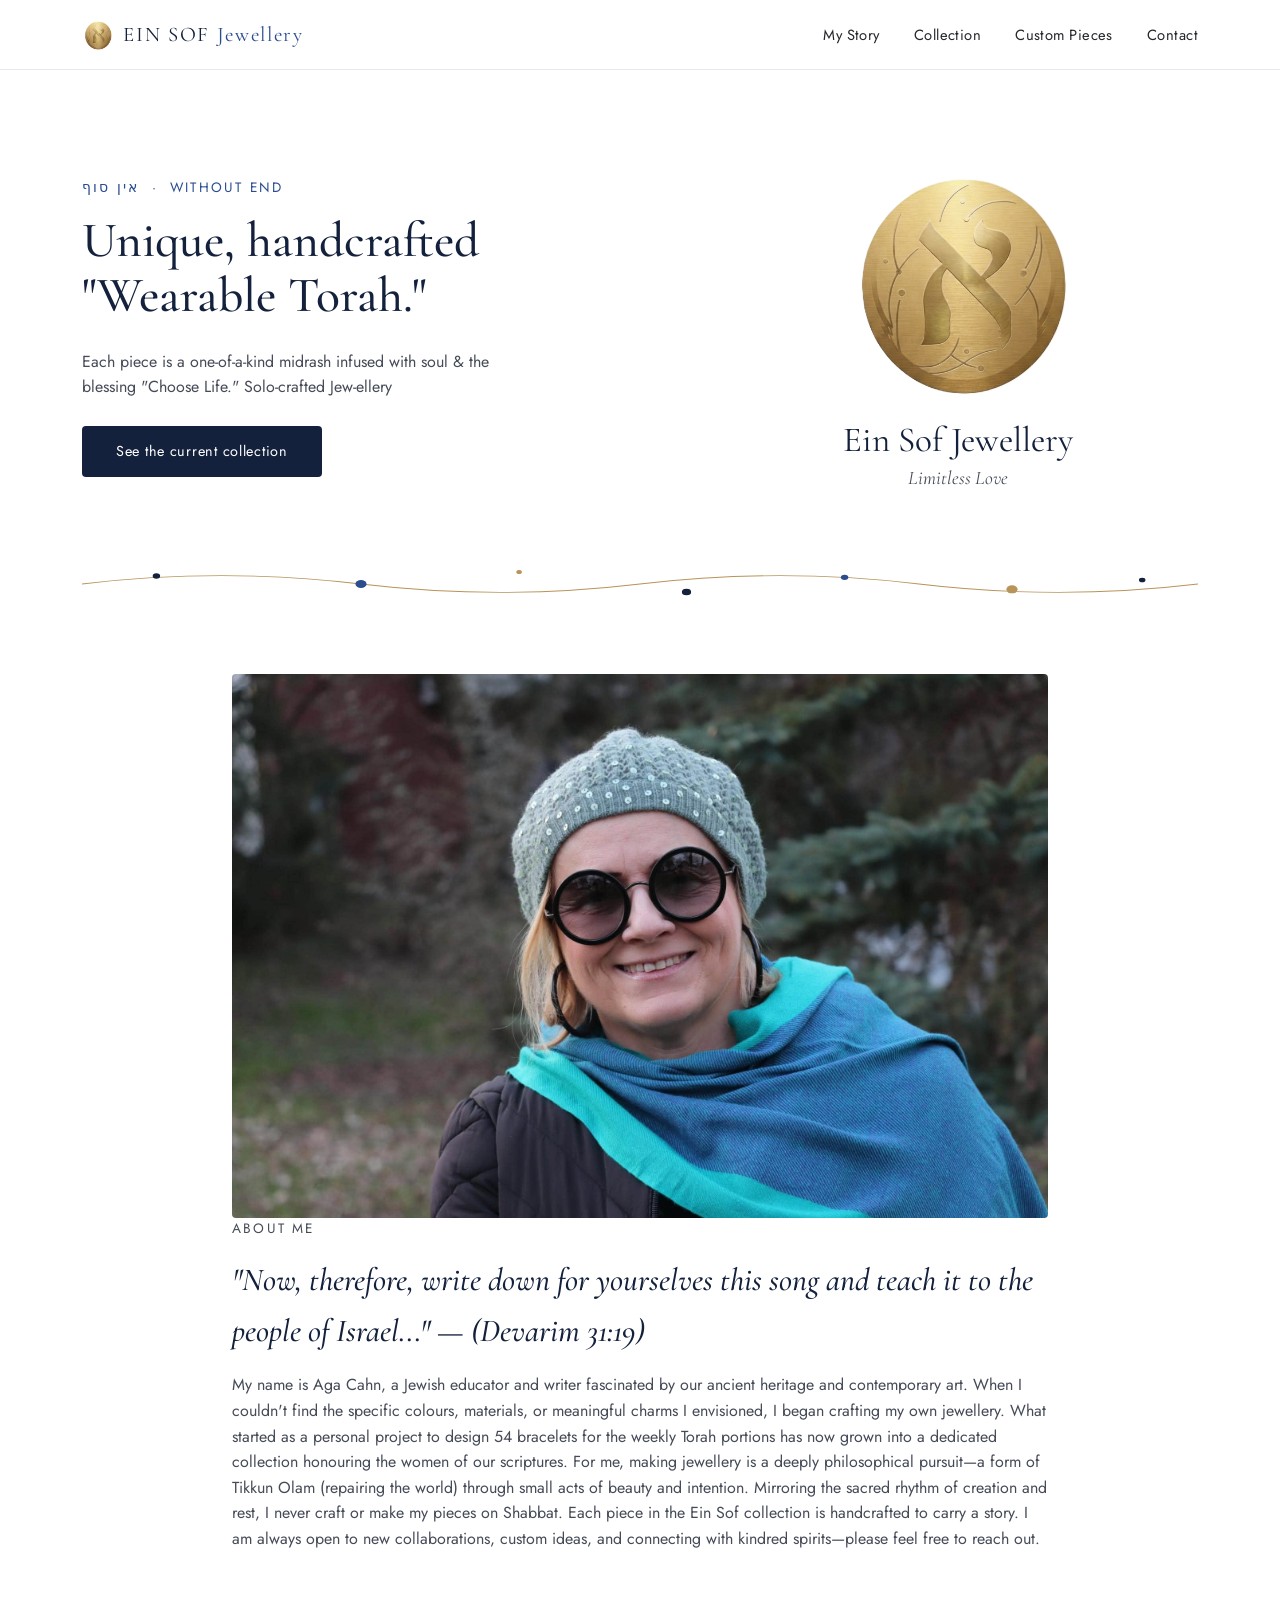
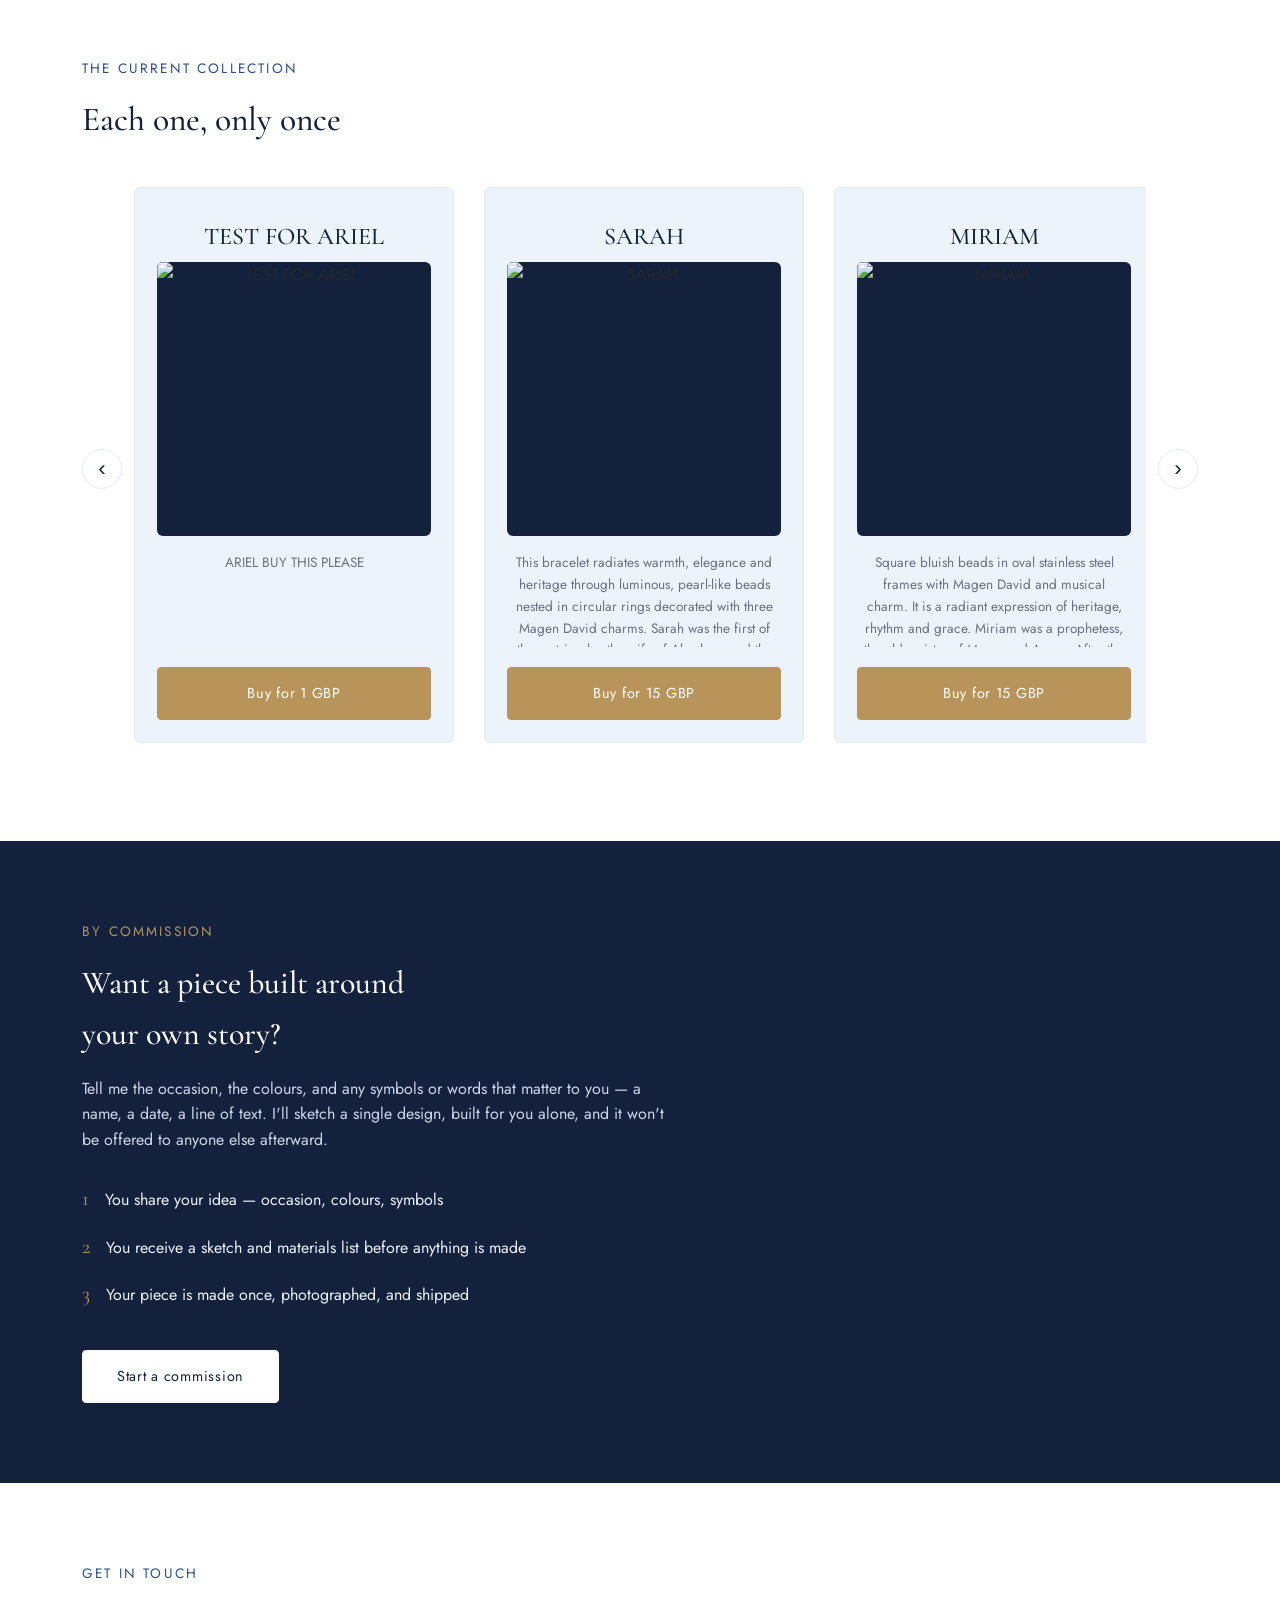
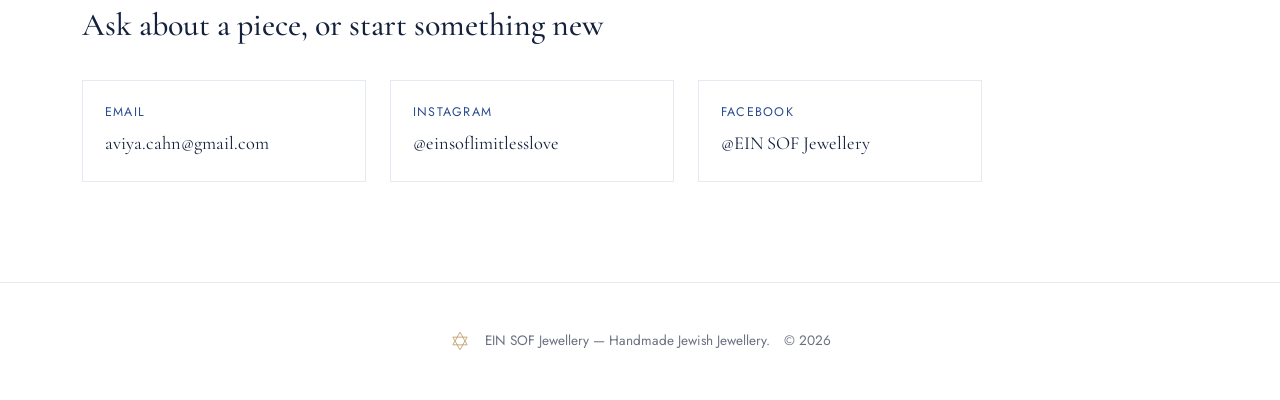
==== commit a8fc3fb8: "adding self image to about" ====
--- a/index.html
+++ b/index.html
@@ -62,12 +62,19 @@
   </div>
 
   <section id="story" class="story container">
-    <p class="section-eyebrow">About Me</p>
-    <h2>"Now, therefore, write down for yourselves this song and teach it to the people of Israel..." — (Devarim 31:19)</h2>
-    <p>My name is Aga Cahn, a Jewish educator and writer fascinated by our ancient heritage and contemporary art.
-    When I couldn't find the specific colours, materials, or meaningful charms I envisioned, I began crafting my own jewellery. What started as a personal project to design 54 bracelets for the weekly Torah portions has now grown into a dedicated collection honouring the women of our scriptures.
-    For me, making jewellery is a deeply philosophical pursuit—a form of Tikkun Olam (repairing the world) through small acts of beauty and intention. Mirroring the sacred rhythm of creation and rest, I never craft or make my pieces on Shabbat.
-    Each piece in the Ein Sof collection is handcrafted to carry a story. I am always open to new collaborations, custom ideas, and connecting with kindred spirits—please feel free to reach out.</p>
+    <div class="story-grid">
+      <div class="story-image">
+        <img src="me.jpg" alt="Aga Cahn" style="width: 100%; height: auto; display: block; border-radius: 4px;">
+      </div>
+      <div class="story-content">
+        <p class="section-eyebrow">About Me</p>
+        <h2>"Now, therefore, write down for yourselves this song and teach it to the people of Israel..." — (Devarim 31:19)</h2>
+        <p>My name is Aga Cahn, a Jewish educator and writer fascinated by our ancient heritage and contemporary art.
+        When I couldn't find the specific colours, materials, or meaningful charms I envisioned, I began crafting my own jewellery. What started as a personal project to design 54 bracelets for the weekly Torah portions has now grown into a dedicated collection honouring the women of our scriptures.
+        For me, making jewellery is a deeply philosophical pursuit—a form of Tikkun Olam (repairing the world) through small acts of beauty and intention. Mirroring the sacred rhythm of creation and rest, I never craft or make my pieces on Shabbat.
+        Each piece in the Ein Sof collection is handcrafted to carry a story. I am always open to new collaborations, custom ideas, and connecting with kindred spirits—please feel free to reach out.</p>
+      </div>
+    </div>
   </section>
 
   <section id="collection" class="collection container">
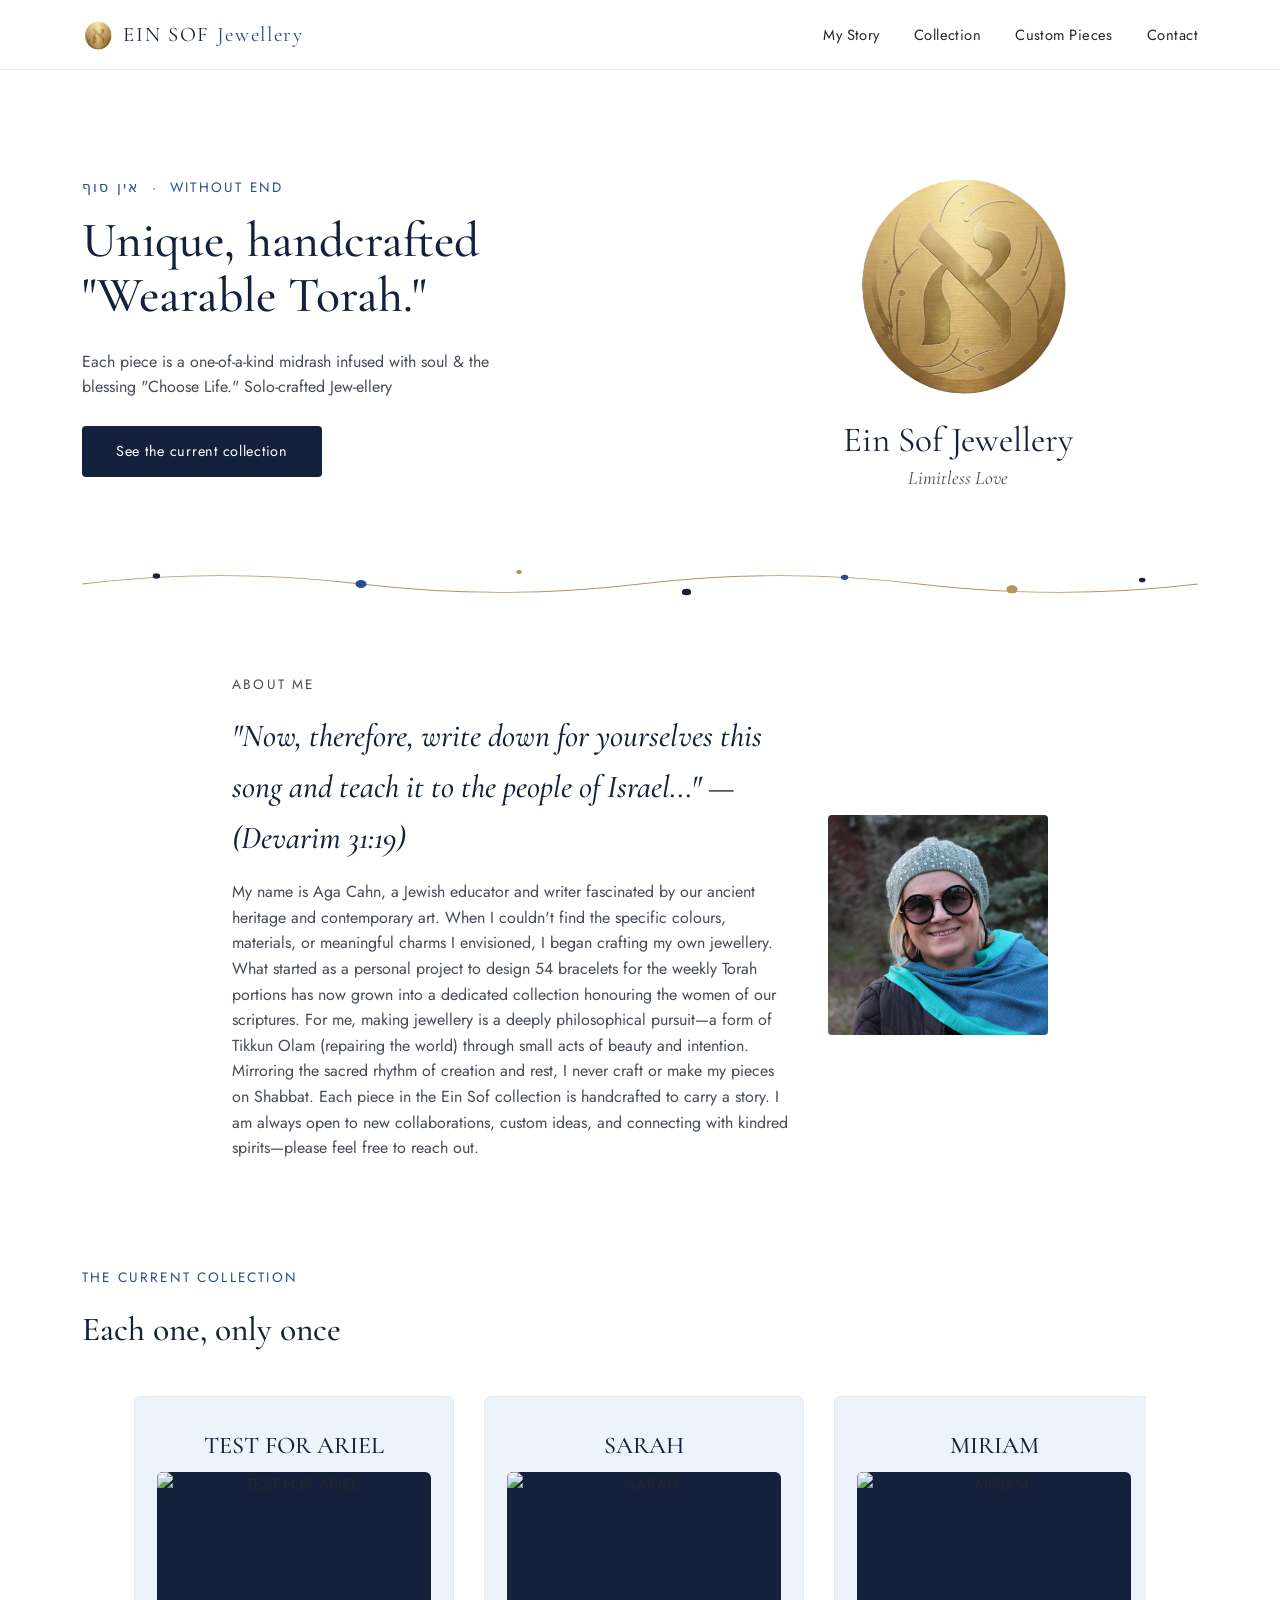
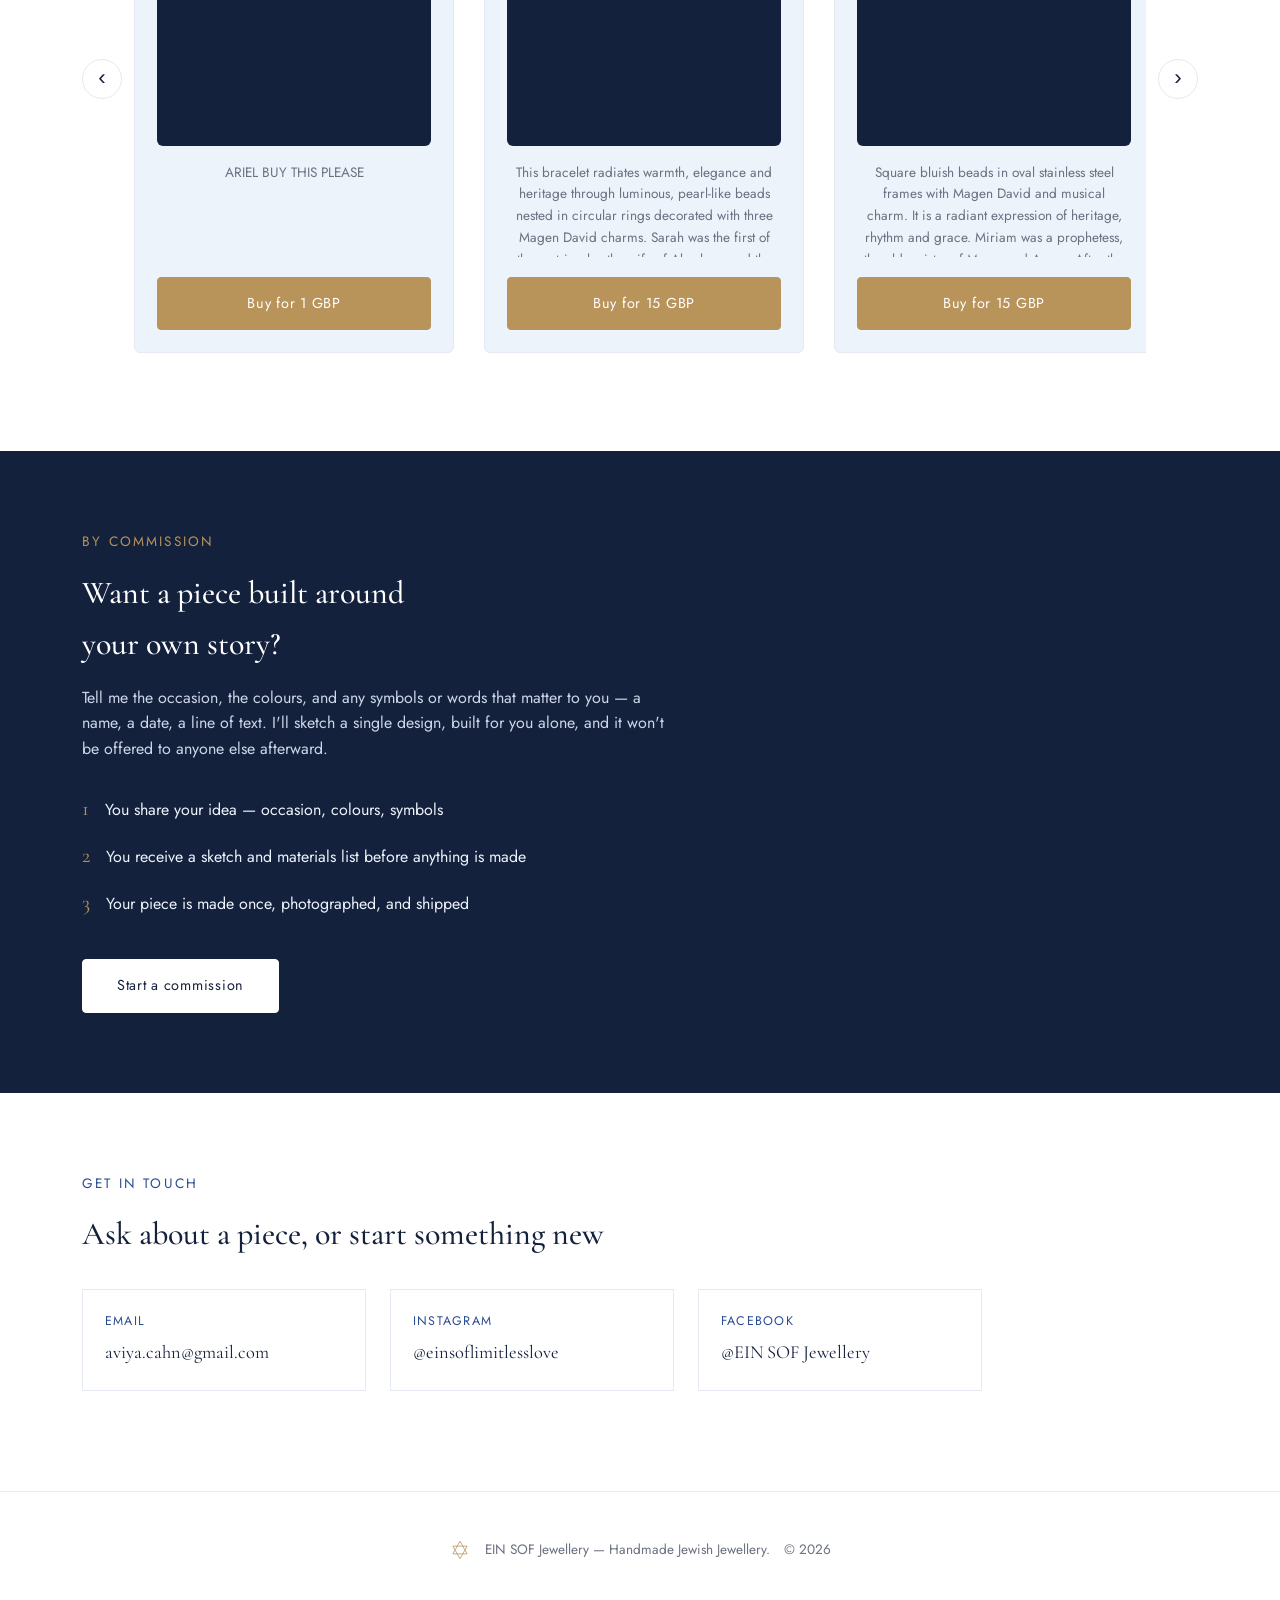
==== commit f8822046: "smaller image" ====
--- a/index.html
+++ b/index.html
@@ -9,6 +9,26 @@
 <link rel="preconnect" href="https://fonts.gstatic.com" crossorigin>
 <link href="https://fonts.googleapis.com/css2?family=Cormorant+Garamond:ital,wght@0,400;0,500;0,600;1,500&family=Jost:wght@300;400;500;600&display=swap" rel="stylesheet">
 <link rel="stylesheet" href="style.css">
+<style>
+  .story-grid {
+    display: grid;
+    grid-template-columns: 1fr 220px;
+    gap: 40px;
+    align-items: center;
+  }
+  .story-image img {
+    width: 100%;
+    aspect-ratio: 1 / 1;
+    object-fit: cover;
+    border-radius: 4px;
+    display: block;
+  }
+  @media (max-width: 768px) {
+    .story-grid {
+      grid-template-columns: 1fr;
+    }
+  }
+</style>
 </head>
 <body>
 
@@ -63,9 +83,6 @@
 
   <section id="story" class="story container">
     <div class="story-grid">
-      <div class="story-image">
-        <img src="me.jpg" alt="Aga Cahn" style="width: 100%; height: auto; display: block; border-radius: 4px;">
-      </div>
       <div class="story-content">
         <p class="section-eyebrow">About Me</p>
         <h2>"Now, therefore, write down for yourselves this song and teach it to the people of Israel..." — (Devarim 31:19)</h2>
@@ -73,6 +90,9 @@
         When I couldn't find the specific colours, materials, or meaningful charms I envisioned, I began crafting my own jewellery. What started as a personal project to design 54 bracelets for the weekly Torah portions has now grown into a dedicated collection honouring the women of our scriptures.
         For me, making jewellery is a deeply philosophical pursuit—a form of Tikkun Olam (repairing the world) through small acts of beauty and intention. Mirroring the sacred rhythm of creation and rest, I never craft or make my pieces on Shabbat.
         Each piece in the Ein Sof collection is handcrafted to carry a story. I am always open to new collaborations, custom ideas, and connecting with kindred spirits—please feel free to reach out.</p>
+      </div>
+      <div class="story-image">
+        <img src="me.jpg" alt="Aga Cahn">
       </div>
     </div>
   </section>
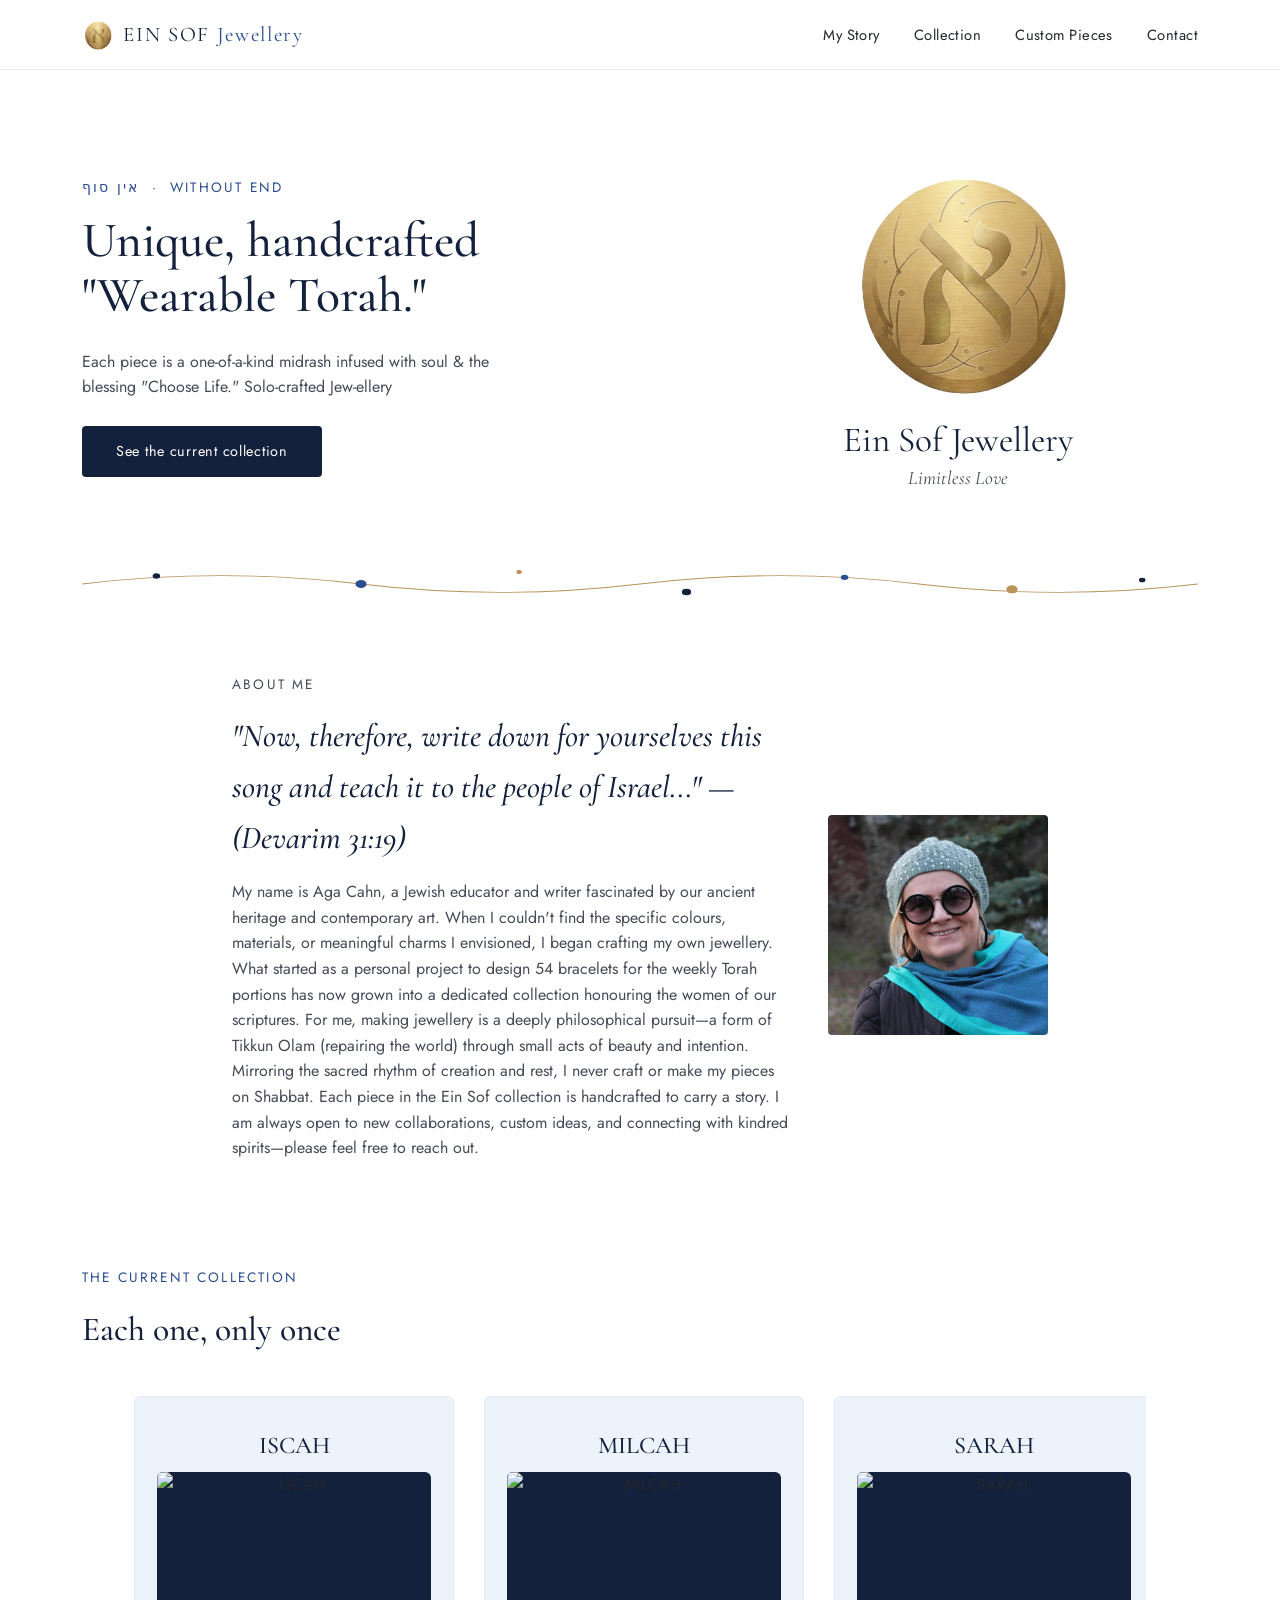
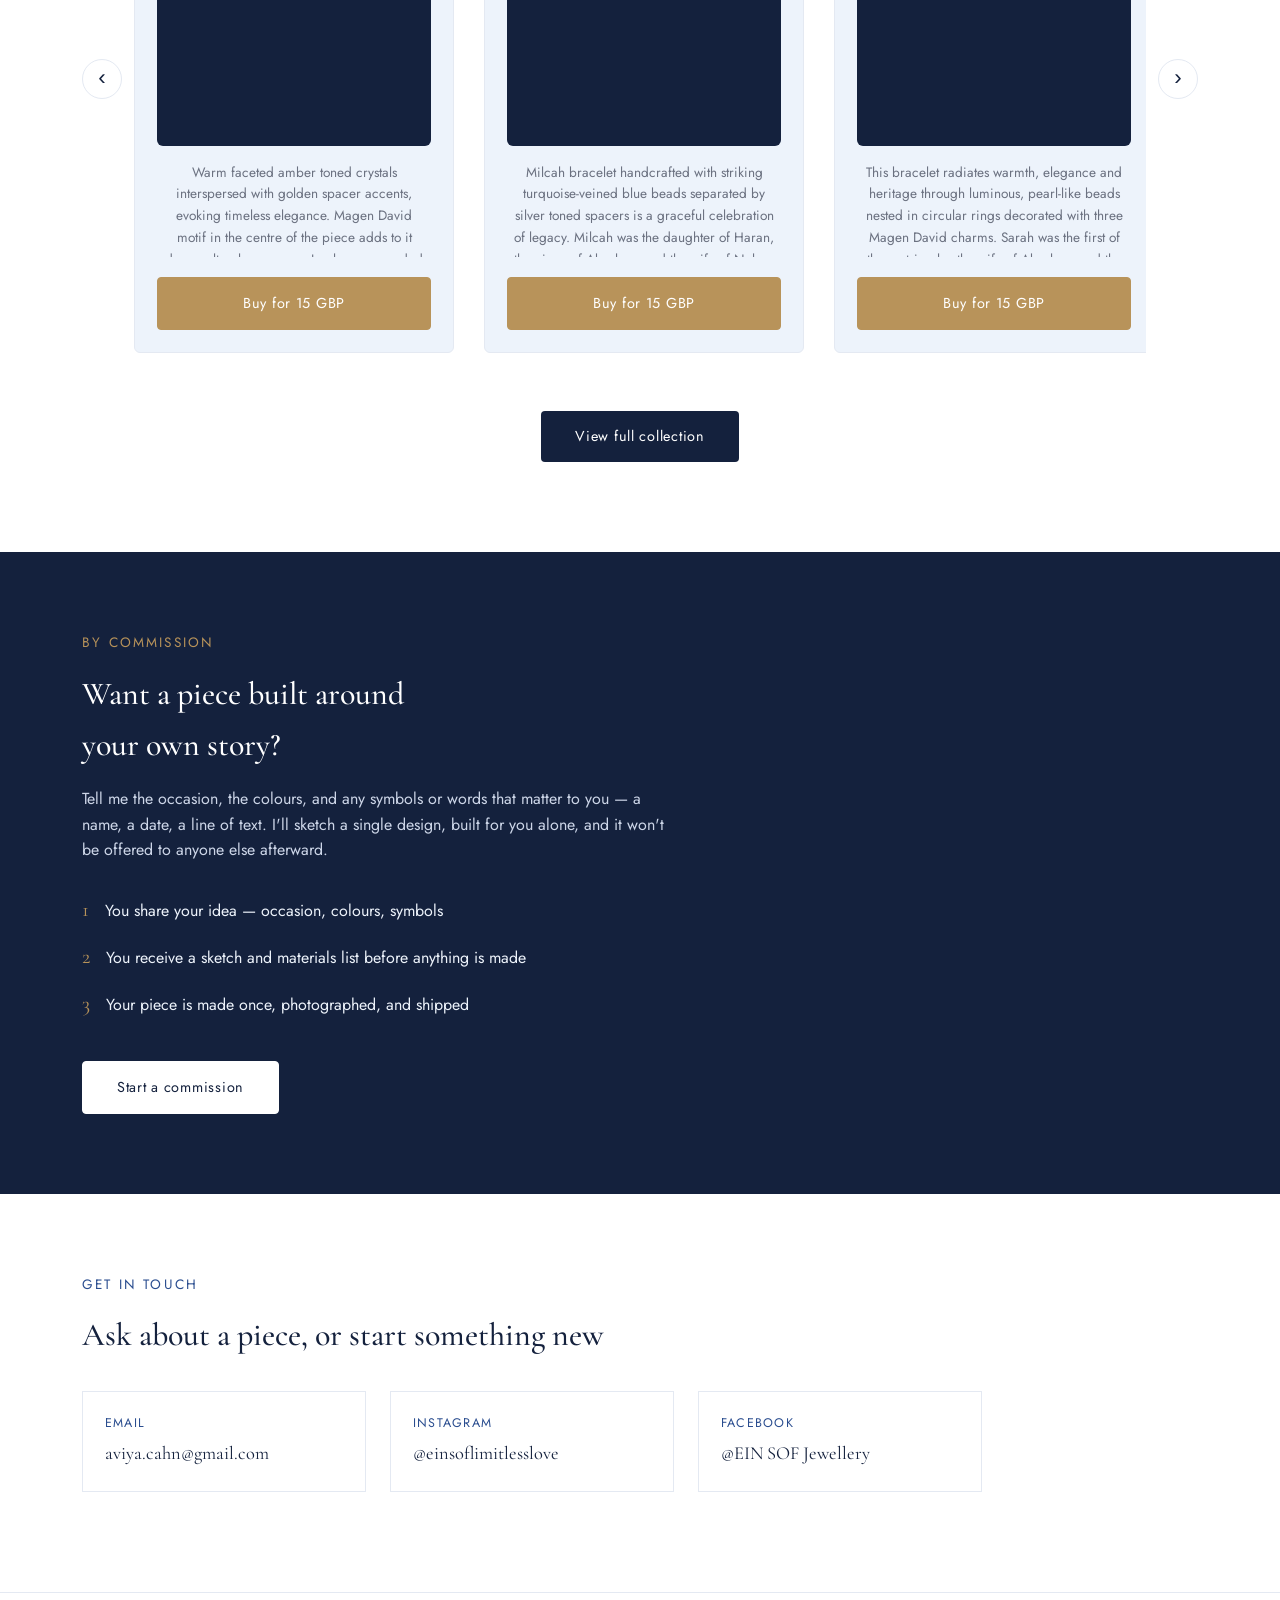
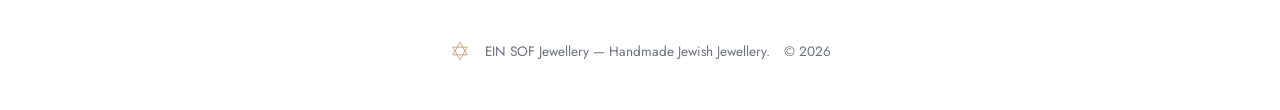
==== commit 30c004be: "Adding expanded collection page" ====
--- a/index.html
+++ b/index.html
@@ -106,6 +106,10 @@
       <div id="stripe-products" class="carousel-track"></div>
       <button class="carousel-btn carousel-next" aria-label="Next">›</button>
     </div>
+
+    <div style="text-align: center; margin-top: 40px;">
+      <a href="collection.html" class="btn">View full collection</a>
+    </div>
   </section>
 
   <section id="custom" class="custom">
--- a/style.css
+++ b/style.css
@@ -30,8 +30,6 @@
 
 :focus-visible { outline: 2px solid var(--gold); outline-offset: 3px; }
 
-/* Header */
-
 .site-header { position: sticky; top: 0; background: rgba(255,255,255,0.92); backdrop-filter: blur(6px); z-index: 50; border-bottom: 1px solid #e4e9f2; }
 
 .nav { display: flex; align-items: center; justify-content: space-between; padding: 18px 32px; }
@@ -51,8 +49,6 @@
 
 .nav-toggle { display: none; flex-direction: column; gap: 5px; background: none; border: none; cursor: pointer; padding: 6px; }
 .nav-toggle span { width: 22px; height: 2px; background: var(--ink); display: block; }
-
-/* Hero */
 
 .hero { display: grid; grid-template-columns: 1.1fr 0.9fr; gap: 48px; align-items: center; padding: 90px 32px 70px; }
 
@@ -75,27 +71,21 @@
 .logo-title { display: block; font-family: var(--font-display); font-size: 2.4rem; line-height: 1.1; }
 .logo-subtitle { display: block; font-family: var(--font-display); font-size: 1.3rem; font-style: italic; margin-top: 4px; color: #454b57; }
 
-/* Thread divider */
-
 .thread-divider { max-width: var(--container); margin: 0 auto; padding: 0 32px; }
 .thread-divider svg { width: 100%; height: 40px; display: block; }
-
-/* Story */
 
 .story { padding: 70px 32px 40px; max-width: 880px; }
 .story h2 { font-size: 2rem; font-weight: 500; font-style: italic; }
 .story p { color: #454b57; }
 .placeholder-note { font-size: 0.85rem; color: #8a90a0; border-left: 2px solid var(--gold); padding-left: 14px; }
 
-/* Collection */
-
 .collection { padding: 50px 32px 90px; }
 .collection h2 { font-size: 2.1rem; }
 .section-sub { color: #6b7180; margin-top: -8px; }
 
 .carousel { position: relative; margin-top: 40px; display: flex; align-items: center; gap: 12px; }
-.carousel-track { display: flex; gap: 30px; overflow-x: auto; scroll-snap-type: x mandatory; scroll-behavior: smooth; padding-bottom: 8px; }
-.carousel-track .card { flex: 0 0 320px; scroll-snap-align: start; }
+.carousel-track { display: flex; gap: 30px; overflow-x: auto; scroll-snap-type: x mandatory; scroll-behavior: smooth; padding-bottom: 8px; width: 100%; }
+.carousel-track .card { flex: 0 0 320px; scroll-snap-align: center; }
 
 .carousel-btn { flex: 0 0 auto; width: 40px; height: 40px; border-radius: 50%; border: 1px solid #e4e9f2; background: var(--white); color: var(--ink); font-size: 1.4rem; line-height: 1; cursor: pointer; display: flex; align-items: center; justify-content: center; transition: background 0.2s ease; }
 .carousel-btn:hover { background: var(--ice); }
@@ -112,8 +102,6 @@
 
 .card-section-buy { margin-top: auto; width: 100%; }
 
-/* Custom section */
-
 .custom { background: var(--ink); color: var(--ice); padding: 80px 0; }
 .custom .section-eyebrow { color: var(--gold); }
 .custom h2 { color: var(--white); font-size: 2rem; max-width: 24ch; }
@@ -122,8 +110,6 @@
 .process { list-style: none; margin: 30px 0; padding: 0; display: grid; gap: 14px; }
 .process li { display: flex; gap: 16px; align-items: baseline; }
 .process span { font-family: var(--font-display); color: var(--gold); font-size: 1.3rem; }
-
-/* Contact */
 
 .contact { padding: 80px 32px 100px; }
 .contact h2 { font-size: 2rem; }
@@ -134,12 +120,8 @@
 .contact-label { font-size: 0.78rem; letter-spacing: 0.1em; text-transform: uppercase; color: var(--royal); }
 .contact-value { font-family: var(--font-display); font-size: 1.15rem; }
 
-/* Footer */
-
 .site-footer { background: var(--white); border-top: 1px solid #e4e9f2; padding: 34px 0; }
 .footer-inner { display: flex; align-items: center; gap: 14px; justify-content: center; flex-wrap: wrap; color: #6b7180; font-size: 0.85rem; }
-
-/* Responsive */
 
 @media (max-width: 860px) {
   .hero { grid-template-columns: 1fr; padding-top: 60px; }
@@ -153,7 +135,12 @@
   .nav-links { position: absolute; top: 100%; left: 0; right: 0; background: var(--white); flex-direction: column; gap: 0; border-bottom: 1px solid #e4e9f2; display: none; }
   .nav-links.open { display: flex; }
   .nav-links a { display: block; padding: 14px 32px; border-top: 1px solid #f0f3f9; }
-  .carousel-track .card { flex: 0 0 260px; }
+  
+  .collection { padding-left: 16px; padding-right: 16px; }
+  .carousel { gap: 0; margin-left: -16px; margin-right: -16px; }
+  .carousel-btn { display: none; } 
+  .carousel-track { padding: 0 16px 16px 16px; gap: 16px; }
+  .carousel-track .card { flex: 0 0 85%; }
 }
 
 @media (prefers-reduced-motion: reduce) {
